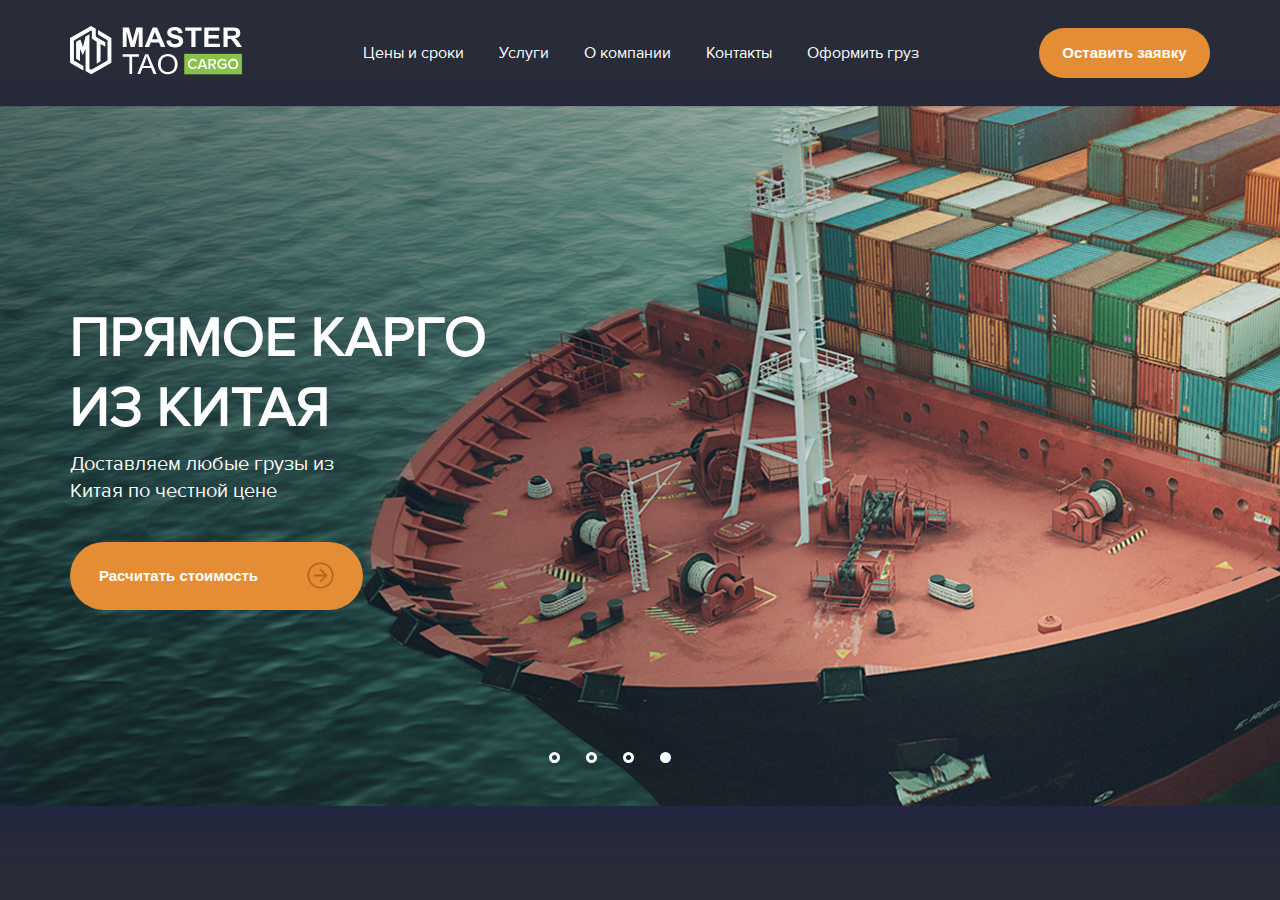
==== Cargo/index.html @ 64af9eff "begin cargo" ====
<!DOCTYPE html>
<html lang="en">

<head>
    <meta charset="UTF-8">
    <meta name="viewport" content="width=device-width, initial-scale=1.0">
    <link rel="stylesheet" href="css/style.css">
    <link rel="stylesheet" href="font/stylesheet.css">
    <title>Sub1 Studio</title>
</head>

<body>
    <header class="heading center">
        <a href="index.html" class="heading__logo">
            <svg width="172" height="49" viewBox="0 0 172 49" fill="none" xmlns="http://www.w3.org/2000/svg">
            <path fill-rule="evenodd" clip-rule="evenodd" d="M3.89419 14.528V34.4162L13.4245 40.0249V44.5142L0.00911989 36.6483H0V12.0633L17.2594 2.27541L17.2001 2.24121L21.051 0L25.7819 2.82717V2.97308V10.6087L30.506 13.3834H30.5585V13.4176L35.3145 16.2106V20.709L30.5585 17.916V35.2529L26.6711 37.7176V15.6315L21.8969 12.8317H21.8877V5.02278L21.0875 4.53943L3.89419 14.528ZM41.3792 11.9265H41.3884V36.6414L21.2334 48.3445V48.3537L15.554 45.0454V22.7063L12.7268 29.2384L10.0045 22.9388V35.0113L6.11033 32.8225V15.7432C7.60143 14.9156 9.24757 14.1586 10.4195 13.5727L12.9708 20.9233L15.5563 10.6087L19.4482 8.17826V42.8179L21.2311 43.853L37.4919 34.4162V14.1495L27.9616 8.54078V4.04923L41.3792 11.9265Z" fill="white"/>
            <path d="M52.7553 21.0943V1.42265H58.9933L62.6891 14.8403L66.3348 1.42265H72.6002V21.0965H68.7402L68.7311 5.61096L64.6727 21.0965H60.6668L56.6244 5.60868L56.6062 21.0943H52.7553ZM95.3247 21.0943H90.8263L89.0502 16.6141H80.7853L79.0799 21.0943H74.6681L82.664 1.42037H87.0666L95.3247 21.0943ZM87.6982 13.2876L84.8368 6.01451L82.0529 13.2876H87.6982ZM96.4441 14.7172L100.502 14.3296C100.744 15.6314 101.234 16.5776 101.975 17.1818C102.725 17.7929 103.724 18.0961 104.983 18.0961C106.319 18.0961 107.326 17.8293 107.999 17.2867C108.672 16.7441 109.016 16.1148 109.016 15.392C109.016 14.9269 108.87 14.5302 108.585 14.2019C108.309 13.8736 107.81 13.5909 107.094 13.3583C106.611 13.1941 105.509 12.9092 103.786 12.4965C101.563 11.963 100.012 11.3155 99.114 10.5403C97.8463 9.45499 97.2193 8.13717 97.2193 6.56855C97.2193 5.56992 97.5203 4.63057 98.1062 3.7505C98.7013 2.87955 99.554 2.21608 100.673 1.76009C101.793 1.29497 103.129 1.07153 104.716 1.07153C107.292 1.07153 109.23 1.61417 110.532 2.70855C111.834 3.80294 112.513 5.25984 112.584 7.0861L108.414 7.2229C108.234 6.20603 107.853 5.47416 107.276 5.03413C106.699 4.58497 105.819 4.36153 104.666 4.36153C103.469 4.36153 102.529 4.60321 101.848 5.07745C101.417 5.38752 101.193 5.79336 101.193 6.30863C101.193 6.77375 101.401 7.17046 101.813 7.49878C102.331 7.92969 103.606 8.36973 105.623 8.82572C107.639 9.27488 109.13 9.75595 110.097 10.2393C111.07 10.7295 111.82 11.393 112.372 12.2388C112.915 13.0824 113.191 14.1335 113.191 15.3761C113.191 16.4956 112.862 17.5557 112.208 18.5384C111.554 19.5211 110.623 20.2529 109.424 20.7363C108.227 21.2105 106.736 21.4522 104.944 21.4522C102.342 21.4522 100.343 20.8845 98.9453 19.7286C97.5476 18.5794 96.72 16.9151 96.4441 14.7172ZM121.357 21.0943V4.74685H115.256V1.42265H131.594V4.74913H125.527V21.0965H121.357V21.0943ZM134.292 21.0943V1.42265H149.536V4.74913H138.462V9.11756H148.76V12.444H138.462V17.7701H149.939V21.0965H134.292V21.0943ZM153.482 21.0943V1.42265H162.237C164.435 1.42265 166.038 1.60277 167.037 1.95616C168.035 2.30956 168.838 2.93883 169.433 3.83486C170.037 4.74001 170.338 5.77284 170.338 6.9379C170.338 8.41989 169.882 9.63511 168.977 10.5927C168.072 11.5571 166.72 12.1613 164.919 12.4098C165.815 12.9092 166.556 13.4609 167.132 14.0651C167.718 14.6602 168.503 15.7272 169.494 17.2525L172.002 21.0965H167.03L164.048 16.7942C162.978 15.2689 162.246 14.3113 161.85 13.9169C161.453 13.5225 161.04 13.2443 160.6 13.0984C160.151 12.9525 159.453 12.8841 158.498 12.8841H157.655V21.0965H153.482V21.0943ZM157.652 9.74683H160.728C162.718 9.74683 163.959 9.66931 164.46 9.50515C164.962 9.34099 165.347 9.06512 165.623 8.6684C165.908 8.28081 166.045 7.78149 166.045 7.19554C166.045 6.53207 165.865 5.99856 165.493 5.5836C165.122 5.17776 164.597 4.92013 163.925 4.81753C163.589 4.77421 162.579 4.74913 160.892 4.74913H157.652V9.74683ZM59.3991 47.9979V30.6428H52.6094V28.3332H68.9226V30.6428H62.1328V47.9979H59.3991ZM67.3448 47.9979L75.2472 28.3332H78.2363L86.6197 47.9979H83.5258L81.1387 42.0358H72.4702L70.229 47.9979H67.3448ZM73.2728 39.9246H80.2882L78.1428 34.4709C77.4976 32.8156 77.0051 31.4453 76.6608 30.3692C76.3849 31.6528 76.0065 32.9114 75.5322 34.1517L73.2728 39.9246ZM87.9558 38.4243C87.9558 35.1663 88.8701 32.6172 90.7054 30.7727C92.5408 28.9191 94.9097 28.0071 97.8144 28.0071C99.7182 28.0071 101.433 28.4381 102.958 29.309C104.483 30.1708 105.646 31.3769 106.449 32.9273C107.249 34.4777 107.655 36.2356 107.655 38.2009C107.655 40.1913 107.233 41.9743 106.387 43.5429C105.544 45.1206 104.353 46.3085 102.81 47.1201C101.259 47.9295 99.5859 48.3263 97.803 48.3263C95.8559 48.3263 94.1322 47.8771 92.5978 46.9902C91.0725 46.0942 89.9189 44.8789 89.1254 43.3286C88.3434 41.785 87.9558 40.1571 87.9558 38.4243ZM90.7738 38.4768C90.7738 40.8388 91.4373 42.7084 92.7734 44.0604C94.1003 45.4216 95.7715 46.1033 97.7893 46.1033C99.8413 46.1033 101.522 45.4216 102.855 44.0445C104.173 42.6742 104.837 40.718 104.837 38.1941C104.837 36.6004 104.552 35.205 103.984 34.0149C103.423 32.8247 102.596 31.8945 101.501 31.2401C100.407 30.5858 99.1915 30.2575 97.8304 30.2575C95.8992 30.2575 94.2462 30.8867 92.8577 32.1521C91.4647 33.4175 90.7738 35.5196 90.7738 38.4768Z" fill="white"/>
            <rect x="114.227" y="27.8157" width="57.6833" height="20.5198" fill="#89C249"/>
            <path d="M123.09 43.0768C121.598 43.0768 120.354 42.6017 119.36 41.6514C118.365 40.6913 117.867 39.4589 117.867 37.9543C117.867 36.4497 118.365 35.2223 119.36 34.272C120.354 33.3119 121.598 32.8318 123.09 32.8318C124.822 32.8318 126.155 33.5742 127.09 35.059L125.598 35.8162C125.349 35.3906 124.996 35.0441 124.538 34.7769C124.09 34.5096 123.608 34.376 123.09 34.376C122.106 34.376 121.285 34.7125 120.628 35.3856C119.981 36.0587 119.658 36.915 119.658 37.9543C119.658 38.9937 119.981 39.8499 120.628 40.523C121.285 41.1961 122.106 41.5326 123.09 41.5326C123.618 41.5326 124.105 41.399 124.553 41.1317C125.001 40.8645 125.349 40.518 125.598 40.0924L127.09 40.8496C126.135 42.3344 124.802 43.0768 123.09 43.0768Z" fill="white"/>
            <path d="M137.369 42.8986H135.384L134.653 40.9981H130.086L129.355 42.8986H127.37L131.28 32.9951H133.459L137.369 42.8986ZM134.16 39.4688L132.369 34.7472L130.579 39.4688H134.16Z" fill="white"/>
            <path d="M146.157 42.8986H144.142L141.933 39.2015H140.202V42.8986H138.456V32.9951H142.829C143.804 32.9951 144.59 33.2822 145.187 33.8563C145.784 34.4304 146.082 35.1778 146.082 36.0983C146.082 36.9298 145.853 37.598 145.396 38.1028C144.938 38.5977 144.381 38.8996 143.724 39.0085L146.157 42.8986ZM142.59 37.6722C143.087 37.6722 143.495 37.5287 143.814 37.2416C144.132 36.9545 144.291 36.5735 144.291 36.0983C144.291 35.6232 144.132 35.2421 143.814 34.955C143.495 34.668 143.087 34.5244 142.59 34.5244H140.202V37.6722H142.59Z" fill="white"/>
            <path d="M152.603 43.0917C151.13 43.0917 149.892 42.6165 148.887 41.6663C147.882 40.716 147.379 39.4787 147.379 37.9543C147.379 36.4299 147.882 35.1975 148.887 34.2572C149.892 33.3069 151.13 32.8318 152.603 32.8318C154.314 32.8318 155.652 33.5197 156.617 34.8956L155.184 35.6974C154.906 35.3114 154.538 34.9946 154.08 34.7472C153.632 34.4997 153.14 34.376 152.603 34.376C151.618 34.376 150.797 34.7125 150.14 35.3856C149.494 36.0587 149.17 36.915 149.17 37.9543C149.17 38.9937 149.494 39.8548 150.14 40.5378C150.797 41.2109 151.618 41.5475 152.603 41.5475C153.07 41.5475 153.513 41.4584 153.931 41.2802C154.359 41.1021 154.702 40.8942 154.961 40.6566V39.1124H151.991V37.5831H156.707V41.2951C155.622 42.4928 154.254 43.0917 152.603 43.0917Z" fill="white"/>
            <path d="M166.822 41.6366C165.867 42.5967 164.648 43.0768 163.166 43.0768C161.683 43.0768 160.464 42.5967 159.509 41.6366C158.554 40.6665 158.077 39.4391 158.077 37.9543C158.077 36.4695 158.554 35.247 159.509 34.2869C160.464 33.3168 161.683 32.8318 163.166 32.8318C164.648 32.8318 165.867 33.3168 166.822 34.2869C167.777 35.247 168.255 36.4695 168.255 37.9543C168.255 39.4391 167.777 40.6665 166.822 41.6366ZM163.166 41.5326C164.151 41.5326 164.947 41.1961 165.553 40.523C166.16 39.84 166.464 38.9838 166.464 37.9543C166.464 36.915 166.16 36.0587 165.553 35.3856C164.947 34.7125 164.151 34.376 163.166 34.376C162.171 34.376 161.37 34.7125 160.763 35.3856C160.166 36.0587 159.867 36.915 159.867 37.9543C159.867 38.9937 160.166 39.8499 160.763 40.523C161.37 41.1961 162.171 41.5326 163.166 41.5326Z" fill="white"/>
            </svg>
            </a>
        <nav class="heading__menu">
            <a href="#" class="heading__link">Цены и сроки</a>
            <a href="#" class="heading__link">Услуги</a>
            <a href="#" class="heading__link">О компании</a>
            <a href="#" class="heading__link">Контакты</a>
            <a href="#" class="heading__link">Оформить груз</a>
        </nav>
        <button class="button">Оставить заявку</button>
    </header>
    <div class="banner">
        <svg class="banner__arrow" width="24" height="42" viewBox="0 0 24 42" fill="none" xmlns="http://www.w3.org/2000/svg">
            <path d="M20.5976 0.745693C20.8829 0.460422 21.2395 0.317787 21.6317 0.317787C22.024 0.317787 22.3806 0.460422 22.6658 0.745693C23.2364 1.31624 23.2364 2.24337 22.6658 2.81391L4.4798 21L22.6658 39.186C23.2364 39.7565 23.2364 40.6837 22.6658 41.2542C22.0953 41.8248 21.1682 41.8248 20.5976 41.2542L1.37747 22.0341C0.806928 21.4635 0.806929 20.5364 1.37747 19.9658L20.5976 0.745693Z" fill="white"/>
            </svg>
            <section class="banner__box">
                <article class="banner__head">ПРЯМОЕ КАРГО ИЗ КИТАЯ</article>
                <p class="banner__text">Доставляем любые грузы из<br>Китая по честной цене</p>
                <button class="button orange banner__btn">Расчитать стоимость
                    <svg width="27" height="27" viewBox="0 0 27 27" fill="none" xmlns="http://www.w3.org/2000/svg">
                        <path d="M0.421875 13.5C0.421875 6.27539 6.27539 0.421875 13.5 0.421875C20.7246 0.421875 26.5781 6.27539 26.5781 13.5C26.5781 20.7246 20.7246 26.5781 13.5 26.5781C6.27539 26.5781 0.421875 20.7246 0.421875 13.5ZM13.5 24.8906C19.7596 24.8906 24.8906 19.8229 24.8906 13.5C24.8906 7.24043 19.8229 2.10938 13.5 2.10938C7.24043 2.10938 2.10938 7.17715 2.10938 13.5C2.10938 19.7596 7.17715 24.8906 13.5 24.8906ZM14.1592 20.0127L20.2289 13.9482C20.4768 13.7004 20.4768 13.2996 20.2289 13.0518L14.1592 6.9873C13.9113 6.73945 13.5105 6.73945 13.2627 6.9873L12.8988 7.35117C12.651 7.59902 12.651 8.01035 12.9094 8.25293L17.4182 12.6035H7.38281C7.03477 12.6035 6.75 12.8883 6.75 13.2363V13.7637C6.75 14.1117 7.03477 14.3965 7.38281 14.3965H17.4182L12.9041 18.7471C12.651 18.9949 12.6457 19.401 12.8936 19.6488L13.2574 20.0127C13.5105 20.2605 13.9113 20.2605 14.1592 20.0127Z" fill="#B26519"/>
                        </svg> 
                    </button>
            </section>
            <svg class="banner__arrow" width="24" height="42" viewBox="0 0 24 42" fill="none" xmlns="http://www.w3.org/2000/svg">
                <path d="M3.40237 41.2543C3.1171 41.5396 2.76051 41.6822 2.36827 41.6822C1.97602 41.6822 1.61943 41.5396 1.33416 41.2543C0.763614 40.6838 0.763614 39.7566 1.33416 39.1861L19.5202 21L1.33416 2.814C0.763614 2.24345 0.763614 1.31632 1.33416 0.745778C1.9047 0.175235 2.83183 0.175235 3.40237 0.745778L22.6225 19.9659C23.1931 20.5365 23.1931 21.4636 22.6225 22.0342L3.40237 41.2543Z" fill="white"/>
                </svg>   
             <div class="banner__slider">
                <div class="banner__circle"></div>
                <div class="banner__circle"></div>
                <div class="banner__circle"></div>
                <div class="banner__circle active"></div>
             </div>             
    </div>
    <script src="script.js"></script>
</body>

</html>
---- Cargo/css/style.css ----
* {
  margin: 0;
  padding: 0;
}

body {
  background: #282b38;
  font-family: "Proxima Nova Rg";
}

a {
  text-decoration: none;
}

.center {
  padding-left: calc(50% - 570px);
  padding-right: calc(50% - 570px);
}

.button {
  width: 171px;
  height: 50px;
  border: none;
  border-radius: 25px;
  background: #E58D35;
  font-weight: 600;
  font-size: 15px;
  line-height: 22px;
  text-align: center;
  color: #fff;
}
.button:hover {
  background: #be6c1e;
  color: #ececec;
  transition: 0.4s;
}
.button:hover path {
  fill: #ececec;
}

.heading {
  display: flex;
  flex-direction: row;
  padding-top: 26px;
  padding-bottom: 26px;
  gap: 97px;
  justify-content: space-between;
  align-items: center;
}
.heading__menu {
  display: flex;
  gap: 35px;
}
.heading__link {
  font-weight: 400;
  font-size: 16px;
  line-height: 23px;
  color: #fff;
}
.heading__link:hover {
  color: #E58D35;
}

.banner {
  position: relative;
  margin-left: calc(50% - 910px);
  margin-right: calc(50% - 910px);
  max-width: 1820px;
  height: 700px;
  background-image: linear-gradient(94.52deg, rgba(4, 5, 17, 0.425) 1.89%, rgba(88, 88, 88, 0) 65.32%), url("../img/banner1.png");
  background-position: left top;
  border-radius: 10px;
  box-shadow: 5px 15px 40px 0px rgba(11, 24, 97, 0.3215686275);
  display: flex;
  flex-direction: row;
  justify-content: space-between;
  align-items: center;
  padding-left: 149px;
  padding-right: 149px;
}
.banner__box {
  position: absolute;
  left: 340px;
  display: flex;
  flex-direction: column;
  gap: 8px;
  width: 463px;
}
.banner__head {
  font-weight: 700;
  font-size: 56px;
  line-height: 70px;
  color: #fff;
}
.banner__text {
  font-weight: 400;
  font-size: 20px;
  line-height: 27px;
  color: #fff;
  padding-bottom: 29px;
}
.banner__btn {
  display: flex;
  align-items: center;
  justify-content: center;
  gap: 49px;
  width: 293px;
  height: 68px;
  border-radius: 34px;
}
.banner__slider {
  position: absolute;
  left: 45%;
  display: flex;
  flex-direction: row;
  gap: 26px;
  bottom: 43px;
}
.banner__circle {
  cursor: pointer;
  width: 5px;
  height: 5px;
  border: 3px solid #fff;
  border-radius: 50%;
}
.banner__arrow {
  cursor: pointer;
}
.banner__arrow:hover path {
  fill: #E58D35;
}

.active {
  background: #FFF;
}/*# sourceMappingURL=style.css.map */
---- Cargo/font/stylesheet.css ----
@font-face {
    font-family: 'Proxima Nova Rg';
    src: url('ProximaNova-Regular.woff2') format('woff2'),
        url('ProximaNova-Regular.woff') format('woff');
    font-weight: normal;
    font-style: normal;
    font-display: swap;
}
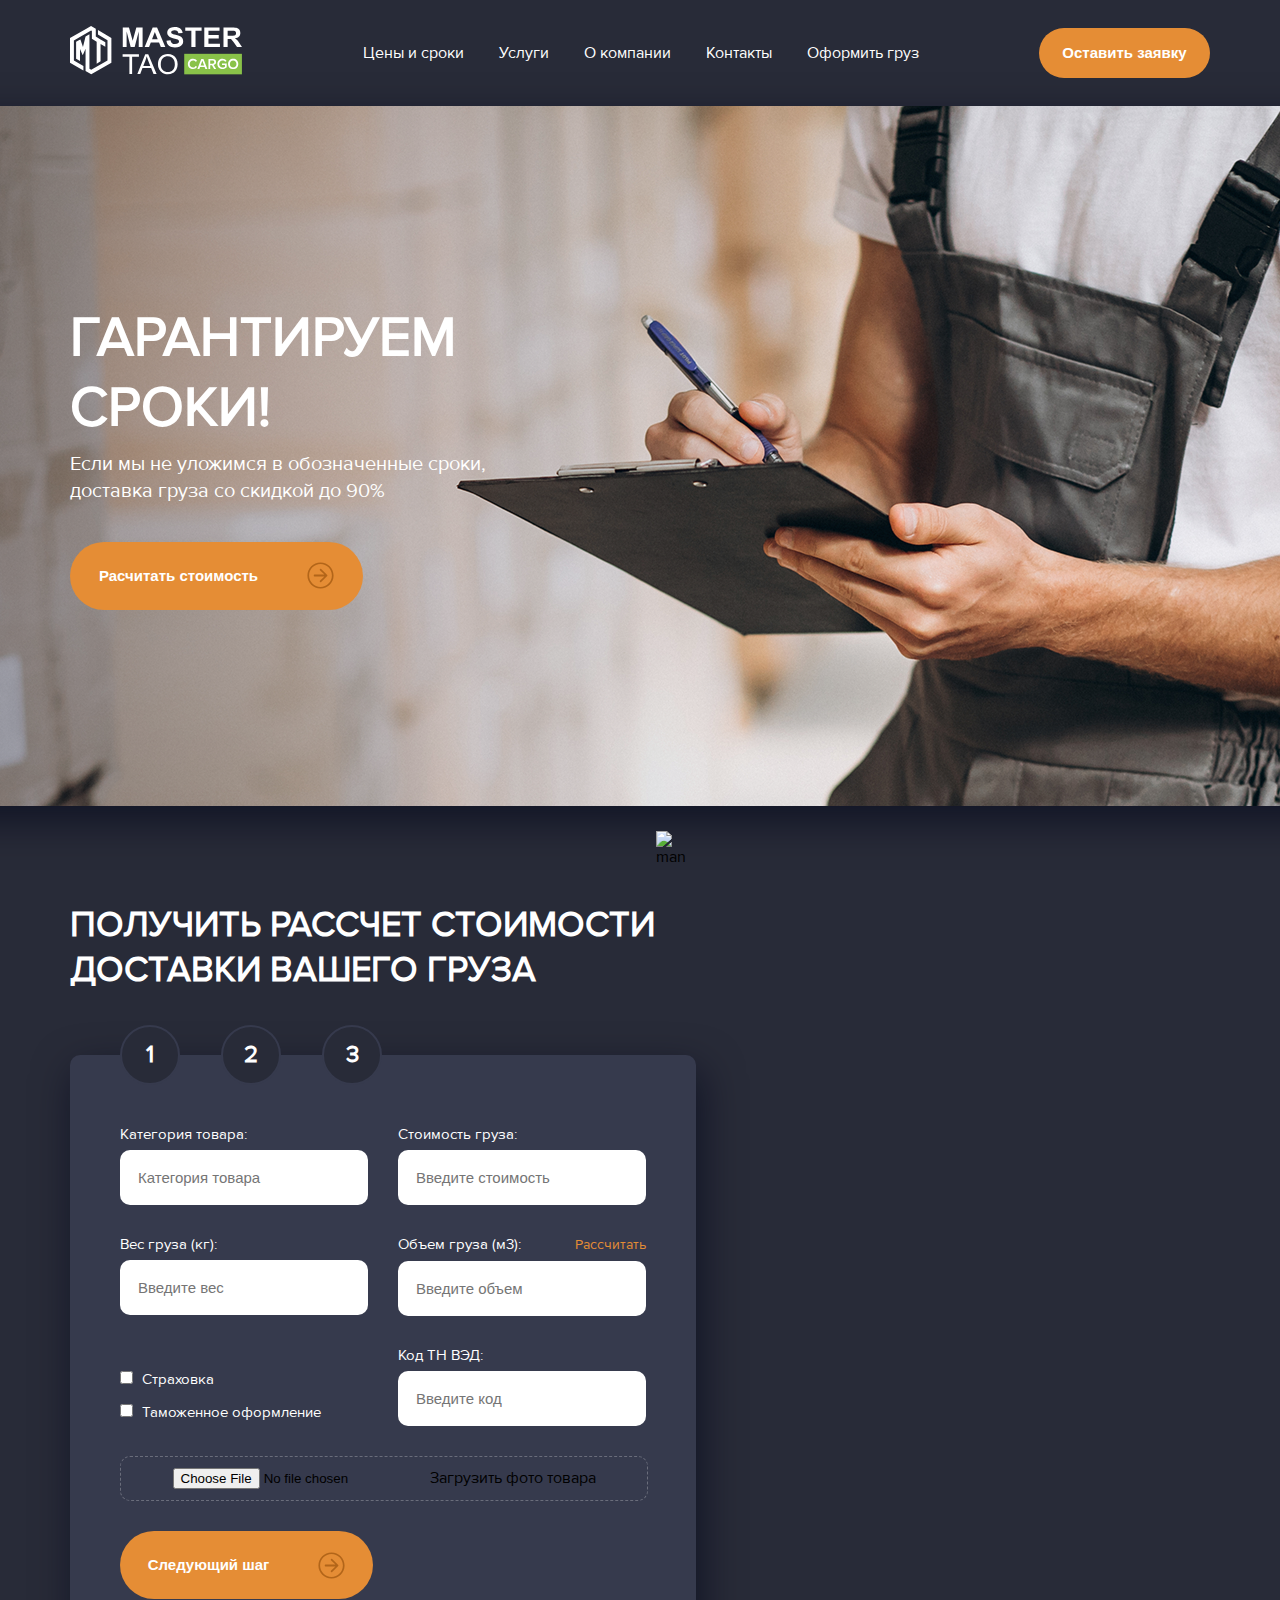
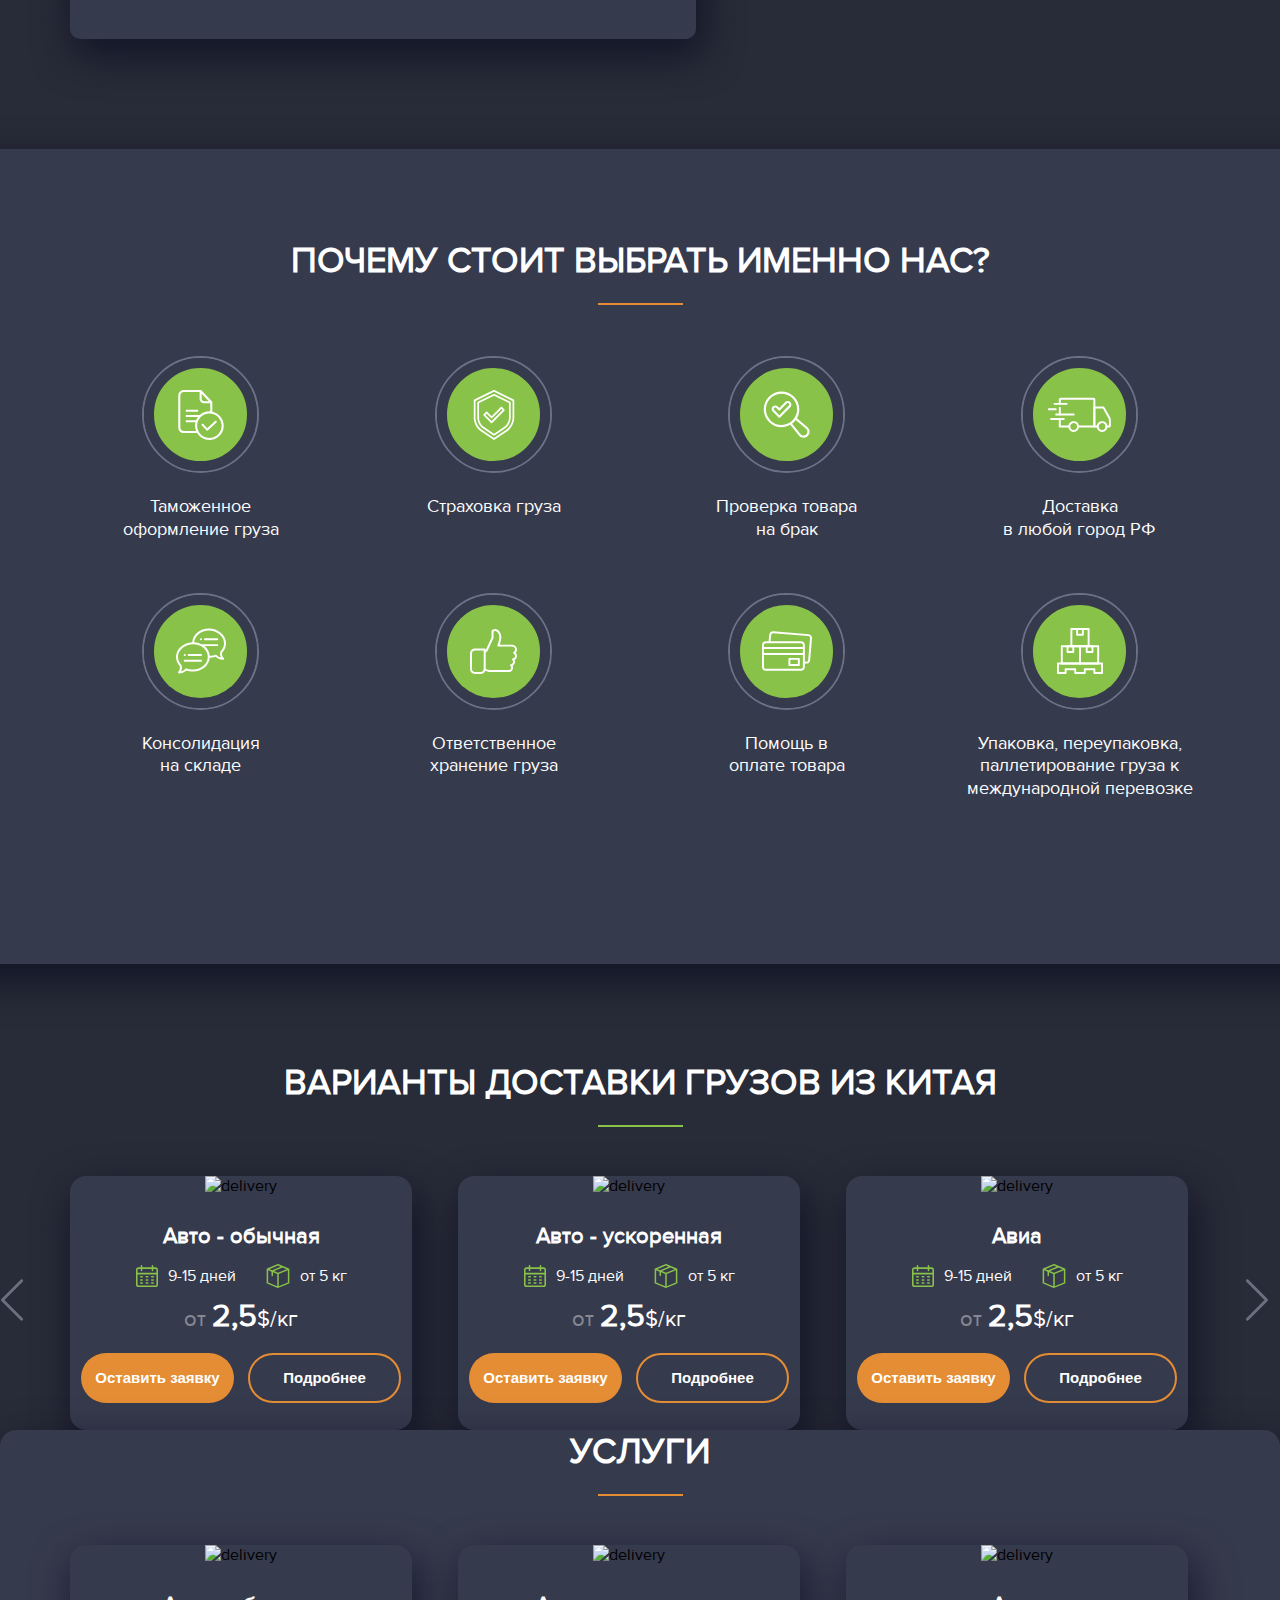
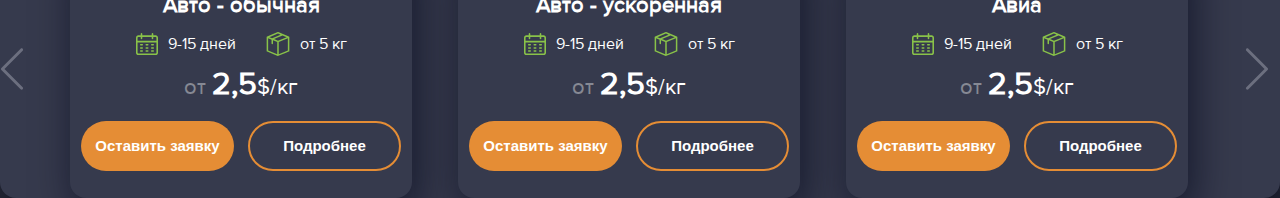
==== commit 33bbcfd6: "finish ementor page courses only flexbox" ====
--- a/Cargo/index.html
+++ b/Cargo/index.html
@@ -6,23 +6,37 @@
     <meta name="viewport" content="width=device-width, initial-scale=1.0">
     <link rel="stylesheet" href="css/style.css">
     <link rel="stylesheet" href="font/stylesheet.css">
-    <title>Sub1 Studio</title>
+    <title>Cargo</title>
 </head>
 
 <body>
     <header class="heading center">
         <a href="index.html" class="heading__logo">
             <svg width="172" height="49" viewBox="0 0 172 49" fill="none" xmlns="http://www.w3.org/2000/svg">
-            <path fill-rule="evenodd" clip-rule="evenodd" d="M3.89419 14.528V34.4162L13.4245 40.0249V44.5142L0.00911989 36.6483H0V12.0633L17.2594 2.27541L17.2001 2.24121L21.051 0L25.7819 2.82717V2.97308V10.6087L30.506 13.3834H30.5585V13.4176L35.3145 16.2106V20.709L30.5585 17.916V35.2529L26.6711 37.7176V15.6315L21.8969 12.8317H21.8877V5.02278L21.0875 4.53943L3.89419 14.528ZM41.3792 11.9265H41.3884V36.6414L21.2334 48.3445V48.3537L15.554 45.0454V22.7063L12.7268 29.2384L10.0045 22.9388V35.0113L6.11033 32.8225V15.7432C7.60143 14.9156 9.24757 14.1586 10.4195 13.5727L12.9708 20.9233L15.5563 10.6087L19.4482 8.17826V42.8179L21.2311 43.853L37.4919 34.4162V14.1495L27.9616 8.54078V4.04923L41.3792 11.9265Z" fill="white"/>
-            <path d="M52.7553 21.0943V1.42265H58.9933L62.6891 14.8403L66.3348 1.42265H72.6002V21.0965H68.7402L68.7311 5.61096L64.6727 21.0965H60.6668L56.6244 5.60868L56.6062 21.0943H52.7553ZM95.3247 21.0943H90.8263L89.0502 16.6141H80.7853L79.0799 21.0943H74.6681L82.664 1.42037H87.0666L95.3247 21.0943ZM87.6982 13.2876L84.8368 6.01451L82.0529 13.2876H87.6982ZM96.4441 14.7172L100.502 14.3296C100.744 15.6314 101.234 16.5776 101.975 17.1818C102.725 17.7929 103.724 18.0961 104.983 18.0961C106.319 18.0961 107.326 17.8293 107.999 17.2867C108.672 16.7441 109.016 16.1148 109.016 15.392C109.016 14.9269 108.87 14.5302 108.585 14.2019C108.309 13.8736 107.81 13.5909 107.094 13.3583C106.611 13.1941 105.509 12.9092 103.786 12.4965C101.563 11.963 100.012 11.3155 99.114 10.5403C97.8463 9.45499 97.2193 8.13717 97.2193 6.56855C97.2193 5.56992 97.5203 4.63057 98.1062 3.7505C98.7013 2.87955 99.554 2.21608 100.673 1.76009C101.793 1.29497 103.129 1.07153 104.716 1.07153C107.292 1.07153 109.23 1.61417 110.532 2.70855C111.834 3.80294 112.513 5.25984 112.584 7.0861L108.414 7.2229C108.234 6.20603 107.853 5.47416 107.276 5.03413C106.699 4.58497 105.819 4.36153 104.666 4.36153C103.469 4.36153 102.529 4.60321 101.848 5.07745C101.417 5.38752 101.193 5.79336 101.193 6.30863C101.193 6.77375 101.401 7.17046 101.813 7.49878C102.331 7.92969 103.606 8.36973 105.623 8.82572C107.639 9.27488 109.13 9.75595 110.097 10.2393C111.07 10.7295 111.82 11.393 112.372 12.2388C112.915 13.0824 113.191 14.1335 113.191 15.3761C113.191 16.4956 112.862 17.5557 112.208 18.5384C111.554 19.5211 110.623 20.2529 109.424 20.7363C108.227 21.2105 106.736 21.4522 104.944 21.4522C102.342 21.4522 100.343 20.8845 98.9453 19.7286C97.5476 18.5794 96.72 16.9151 96.4441 14.7172ZM121.357 21.0943V4.74685H115.256V1.42265H131.594V4.74913H125.527V21.0965H121.357V21.0943ZM134.292 21.0943V1.42265H149.536V4.74913H138.462V9.11756H148.76V12.444H138.462V17.7701H149.939V21.0965H134.292V21.0943ZM153.482 21.0943V1.42265H162.237C164.435 1.42265 166.038 1.60277 167.037 1.95616C168.035 2.30956 168.838 2.93883 169.433 3.83486C170.037 4.74001 170.338 5.77284 170.338 6.9379C170.338 8.41989 169.882 9.63511 168.977 10.5927C168.072 11.5571 166.72 12.1613 164.919 12.4098C165.815 12.9092 166.556 13.4609 167.132 14.0651C167.718 14.6602 168.503 15.7272 169.494 17.2525L172.002 21.0965H167.03L164.048 16.7942C162.978 15.2689 162.246 14.3113 161.85 13.9169C161.453 13.5225 161.04 13.2443 160.6 13.0984C160.151 12.9525 159.453 12.8841 158.498 12.8841H157.655V21.0965H153.482V21.0943ZM157.652 9.74683H160.728C162.718 9.74683 163.959 9.66931 164.46 9.50515C164.962 9.34099 165.347 9.06512 165.623 8.6684C165.908 8.28081 166.045 7.78149 166.045 7.19554C166.045 6.53207 165.865 5.99856 165.493 5.5836C165.122 5.17776 164.597 4.92013 163.925 4.81753C163.589 4.77421 162.579 4.74913 160.892 4.74913H157.652V9.74683ZM59.3991 47.9979V30.6428H52.6094V28.3332H68.9226V30.6428H62.1328V47.9979H59.3991ZM67.3448 47.9979L75.2472 28.3332H78.2363L86.6197 47.9979H83.5258L81.1387 42.0358H72.4702L70.229 47.9979H67.3448ZM73.2728 39.9246H80.2882L78.1428 34.4709C77.4976 32.8156 77.0051 31.4453 76.6608 30.3692C76.3849 31.6528 76.0065 32.9114 75.5322 34.1517L73.2728 39.9246ZM87.9558 38.4243C87.9558 35.1663 88.8701 32.6172 90.7054 30.7727C92.5408 28.9191 94.9097 28.0071 97.8144 28.0071C99.7182 28.0071 101.433 28.4381 102.958 29.309C104.483 30.1708 105.646 31.3769 106.449 32.9273C107.249 34.4777 107.655 36.2356 107.655 38.2009C107.655 40.1913 107.233 41.9743 106.387 43.5429C105.544 45.1206 104.353 46.3085 102.81 47.1201C101.259 47.9295 99.5859 48.3263 97.803 48.3263C95.8559 48.3263 94.1322 47.8771 92.5978 46.9902C91.0725 46.0942 89.9189 44.8789 89.1254 43.3286C88.3434 41.785 87.9558 40.1571 87.9558 38.4243ZM90.7738 38.4768C90.7738 40.8388 91.4373 42.7084 92.7734 44.0604C94.1003 45.4216 95.7715 46.1033 97.7893 46.1033C99.8413 46.1033 101.522 45.4216 102.855 44.0445C104.173 42.6742 104.837 40.718 104.837 38.1941C104.837 36.6004 104.552 35.205 103.984 34.0149C103.423 32.8247 102.596 31.8945 101.501 31.2401C100.407 30.5858 99.1915 30.2575 97.8304 30.2575C95.8992 30.2575 94.2462 30.8867 92.8577 32.1521C91.4647 33.4175 90.7738 35.5196 90.7738 38.4768Z" fill="white"/>
-            <rect x="114.227" y="27.8157" width="57.6833" height="20.5198" fill="#89C249"/>
-            <path d="M123.09 43.0768C121.598 43.0768 120.354 42.6017 119.36 41.6514C118.365 40.6913 117.867 39.4589 117.867 37.9543C117.867 36.4497 118.365 35.2223 119.36 34.272C120.354 33.3119 121.598 32.8318 123.09 32.8318C124.822 32.8318 126.155 33.5742 127.09 35.059L125.598 35.8162C125.349 35.3906 124.996 35.0441 124.538 34.7769C124.09 34.5096 123.608 34.376 123.09 34.376C122.106 34.376 121.285 34.7125 120.628 35.3856C119.981 36.0587 119.658 36.915 119.658 37.9543C119.658 38.9937 119.981 39.8499 120.628 40.523C121.285 41.1961 122.106 41.5326 123.09 41.5326C123.618 41.5326 124.105 41.399 124.553 41.1317C125.001 40.8645 125.349 40.518 125.598 40.0924L127.09 40.8496C126.135 42.3344 124.802 43.0768 123.09 43.0768Z" fill="white"/>
-            <path d="M137.369 42.8986H135.384L134.653 40.9981H130.086L129.355 42.8986H127.37L131.28 32.9951H133.459L137.369 42.8986ZM134.16 39.4688L132.369 34.7472L130.579 39.4688H134.16Z" fill="white"/>
-            <path d="M146.157 42.8986H144.142L141.933 39.2015H140.202V42.8986H138.456V32.9951H142.829C143.804 32.9951 144.59 33.2822 145.187 33.8563C145.784 34.4304 146.082 35.1778 146.082 36.0983C146.082 36.9298 145.853 37.598 145.396 38.1028C144.938 38.5977 144.381 38.8996 143.724 39.0085L146.157 42.8986ZM142.59 37.6722C143.087 37.6722 143.495 37.5287 143.814 37.2416C144.132 36.9545 144.291 36.5735 144.291 36.0983C144.291 35.6232 144.132 35.2421 143.814 34.955C143.495 34.668 143.087 34.5244 142.59 34.5244H140.202V37.6722H142.59Z" fill="white"/>
-            <path d="M152.603 43.0917C151.13 43.0917 149.892 42.6165 148.887 41.6663C147.882 40.716 147.379 39.4787 147.379 37.9543C147.379 36.4299 147.882 35.1975 148.887 34.2572C149.892 33.3069 151.13 32.8318 152.603 32.8318C154.314 32.8318 155.652 33.5197 156.617 34.8956L155.184 35.6974C154.906 35.3114 154.538 34.9946 154.08 34.7472C153.632 34.4997 153.14 34.376 152.603 34.376C151.618 34.376 150.797 34.7125 150.14 35.3856C149.494 36.0587 149.17 36.915 149.17 37.9543C149.17 38.9937 149.494 39.8548 150.14 40.5378C150.797 41.2109 151.618 41.5475 152.603 41.5475C153.07 41.5475 153.513 41.4584 153.931 41.2802C154.359 41.1021 154.702 40.8942 154.961 40.6566V39.1124H151.991V37.5831H156.707V41.2951C155.622 42.4928 154.254 43.0917 152.603 43.0917Z" fill="white"/>
-            <path d="M166.822 41.6366C165.867 42.5967 164.648 43.0768 163.166 43.0768C161.683 43.0768 160.464 42.5967 159.509 41.6366C158.554 40.6665 158.077 39.4391 158.077 37.9543C158.077 36.4695 158.554 35.247 159.509 34.2869C160.464 33.3168 161.683 32.8318 163.166 32.8318C164.648 32.8318 165.867 33.3168 166.822 34.2869C167.777 35.247 168.255 36.4695 168.255 37.9543C168.255 39.4391 167.777 40.6665 166.822 41.6366ZM163.166 41.5326C164.151 41.5326 164.947 41.1961 165.553 40.523C166.16 39.84 166.464 38.9838 166.464 37.9543C166.464 36.915 166.16 36.0587 165.553 35.3856C164.947 34.7125 164.151 34.376 163.166 34.376C162.171 34.376 161.37 34.7125 160.763 35.3856C160.166 36.0587 159.867 36.915 159.867 37.9543C159.867 38.9937 160.166 39.8499 160.763 40.523C161.37 41.1961 162.171 41.5326 163.166 41.5326Z" fill="white"/>
+                <path fill-rule="evenodd" clip-rule="evenodd"
+                    d="M3.89419 14.528V34.4162L13.4245 40.0249V44.5142L0.00911989 36.6483H0V12.0633L17.2594 2.27541L17.2001 2.24121L21.051 0L25.7819 2.82717V2.97308V10.6087L30.506 13.3834H30.5585V13.4176L35.3145 16.2106V20.709L30.5585 17.916V35.2529L26.6711 37.7176V15.6315L21.8969 12.8317H21.8877V5.02278L21.0875 4.53943L3.89419 14.528ZM41.3792 11.9265H41.3884V36.6414L21.2334 48.3445V48.3537L15.554 45.0454V22.7063L12.7268 29.2384L10.0045 22.9388V35.0113L6.11033 32.8225V15.7432C7.60143 14.9156 9.24757 14.1586 10.4195 13.5727L12.9708 20.9233L15.5563 10.6087L19.4482 8.17826V42.8179L21.2311 43.853L37.4919 34.4162V14.1495L27.9616 8.54078V4.04923L41.3792 11.9265Z"
+                    fill="white" />
+                <path
+                    d="M52.7553 21.0943V1.42265H58.9933L62.6891 14.8403L66.3348 1.42265H72.6002V21.0965H68.7402L68.7311 5.61096L64.6727 21.0965H60.6668L56.6244 5.60868L56.6062 21.0943H52.7553ZM95.3247 21.0943H90.8263L89.0502 16.6141H80.7853L79.0799 21.0943H74.6681L82.664 1.42037H87.0666L95.3247 21.0943ZM87.6982 13.2876L84.8368 6.01451L82.0529 13.2876H87.6982ZM96.4441 14.7172L100.502 14.3296C100.744 15.6314 101.234 16.5776 101.975 17.1818C102.725 17.7929 103.724 18.0961 104.983 18.0961C106.319 18.0961 107.326 17.8293 107.999 17.2867C108.672 16.7441 109.016 16.1148 109.016 15.392C109.016 14.9269 108.87 14.5302 108.585 14.2019C108.309 13.8736 107.81 13.5909 107.094 13.3583C106.611 13.1941 105.509 12.9092 103.786 12.4965C101.563 11.963 100.012 11.3155 99.114 10.5403C97.8463 9.45499 97.2193 8.13717 97.2193 6.56855C97.2193 5.56992 97.5203 4.63057 98.1062 3.7505C98.7013 2.87955 99.554 2.21608 100.673 1.76009C101.793 1.29497 103.129 1.07153 104.716 1.07153C107.292 1.07153 109.23 1.61417 110.532 2.70855C111.834 3.80294 112.513 5.25984 112.584 7.0861L108.414 7.2229C108.234 6.20603 107.853 5.47416 107.276 5.03413C106.699 4.58497 105.819 4.36153 104.666 4.36153C103.469 4.36153 102.529 4.60321 101.848 5.07745C101.417 5.38752 101.193 5.79336 101.193 6.30863C101.193 6.77375 101.401 7.17046 101.813 7.49878C102.331 7.92969 103.606 8.36973 105.623 8.82572C107.639 9.27488 109.13 9.75595 110.097 10.2393C111.07 10.7295 111.82 11.393 112.372 12.2388C112.915 13.0824 113.191 14.1335 113.191 15.3761C113.191 16.4956 112.862 17.5557 112.208 18.5384C111.554 19.5211 110.623 20.2529 109.424 20.7363C108.227 21.2105 106.736 21.4522 104.944 21.4522C102.342 21.4522 100.343 20.8845 98.9453 19.7286C97.5476 18.5794 96.72 16.9151 96.4441 14.7172ZM121.357 21.0943V4.74685H115.256V1.42265H131.594V4.74913H125.527V21.0965H121.357V21.0943ZM134.292 21.0943V1.42265H149.536V4.74913H138.462V9.11756H148.76V12.444H138.462V17.7701H149.939V21.0965H134.292V21.0943ZM153.482 21.0943V1.42265H162.237C164.435 1.42265 166.038 1.60277 167.037 1.95616C168.035 2.30956 168.838 2.93883 169.433 3.83486C170.037 4.74001 170.338 5.77284 170.338 6.9379C170.338 8.41989 169.882 9.63511 168.977 10.5927C168.072 11.5571 166.72 12.1613 164.919 12.4098C165.815 12.9092 166.556 13.4609 167.132 14.0651C167.718 14.6602 168.503 15.7272 169.494 17.2525L172.002 21.0965H167.03L164.048 16.7942C162.978 15.2689 162.246 14.3113 161.85 13.9169C161.453 13.5225 161.04 13.2443 160.6 13.0984C160.151 12.9525 159.453 12.8841 158.498 12.8841H157.655V21.0965H153.482V21.0943ZM157.652 9.74683H160.728C162.718 9.74683 163.959 9.66931 164.46 9.50515C164.962 9.34099 165.347 9.06512 165.623 8.6684C165.908 8.28081 166.045 7.78149 166.045 7.19554C166.045 6.53207 165.865 5.99856 165.493 5.5836C165.122 5.17776 164.597 4.92013 163.925 4.81753C163.589 4.77421 162.579 4.74913 160.892 4.74913H157.652V9.74683ZM59.3991 47.9979V30.6428H52.6094V28.3332H68.9226V30.6428H62.1328V47.9979H59.3991ZM67.3448 47.9979L75.2472 28.3332H78.2363L86.6197 47.9979H83.5258L81.1387 42.0358H72.4702L70.229 47.9979H67.3448ZM73.2728 39.9246H80.2882L78.1428 34.4709C77.4976 32.8156 77.0051 31.4453 76.6608 30.3692C76.3849 31.6528 76.0065 32.9114 75.5322 34.1517L73.2728 39.9246ZM87.9558 38.4243C87.9558 35.1663 88.8701 32.6172 90.7054 30.7727C92.5408 28.9191 94.9097 28.0071 97.8144 28.0071C99.7182 28.0071 101.433 28.4381 102.958 29.309C104.483 30.1708 105.646 31.3769 106.449 32.9273C107.249 34.4777 107.655 36.2356 107.655 38.2009C107.655 40.1913 107.233 41.9743 106.387 43.5429C105.544 45.1206 104.353 46.3085 102.81 47.1201C101.259 47.9295 99.5859 48.3263 97.803 48.3263C95.8559 48.3263 94.1322 47.8771 92.5978 46.9902C91.0725 46.0942 89.9189 44.8789 89.1254 43.3286C88.3434 41.785 87.9558 40.1571 87.9558 38.4243ZM90.7738 38.4768C90.7738 40.8388 91.4373 42.7084 92.7734 44.0604C94.1003 45.4216 95.7715 46.1033 97.7893 46.1033C99.8413 46.1033 101.522 45.4216 102.855 44.0445C104.173 42.6742 104.837 40.718 104.837 38.1941C104.837 36.6004 104.552 35.205 103.984 34.0149C103.423 32.8247 102.596 31.8945 101.501 31.2401C100.407 30.5858 99.1915 30.2575 97.8304 30.2575C95.8992 30.2575 94.2462 30.8867 92.8577 32.1521C91.4647 33.4175 90.7738 35.5196 90.7738 38.4768Z"
+                    fill="white" />
+                <rect x="114.227" y="27.8157" width="57.6833" height="20.5198" fill="#89C249" />
+                <path
+                    d="M123.09 43.0768C121.598 43.0768 120.354 42.6017 119.36 41.6514C118.365 40.6913 117.867 39.4589 117.867 37.9543C117.867 36.4497 118.365 35.2223 119.36 34.272C120.354 33.3119 121.598 32.8318 123.09 32.8318C124.822 32.8318 126.155 33.5742 127.09 35.059L125.598 35.8162C125.349 35.3906 124.996 35.0441 124.538 34.7769C124.09 34.5096 123.608 34.376 123.09 34.376C122.106 34.376 121.285 34.7125 120.628 35.3856C119.981 36.0587 119.658 36.915 119.658 37.9543C119.658 38.9937 119.981 39.8499 120.628 40.523C121.285 41.1961 122.106 41.5326 123.09 41.5326C123.618 41.5326 124.105 41.399 124.553 41.1317C125.001 40.8645 125.349 40.518 125.598 40.0924L127.09 40.8496C126.135 42.3344 124.802 43.0768 123.09 43.0768Z"
+                    fill="white" />
+                <path
+                    d="M137.369 42.8986H135.384L134.653 40.9981H130.086L129.355 42.8986H127.37L131.28 32.9951H133.459L137.369 42.8986ZM134.16 39.4688L132.369 34.7472L130.579 39.4688H134.16Z"
+                    fill="white" />
+                <path
+                    d="M146.157 42.8986H144.142L141.933 39.2015H140.202V42.8986H138.456V32.9951H142.829C143.804 32.9951 144.59 33.2822 145.187 33.8563C145.784 34.4304 146.082 35.1778 146.082 36.0983C146.082 36.9298 145.853 37.598 145.396 38.1028C144.938 38.5977 144.381 38.8996 143.724 39.0085L146.157 42.8986ZM142.59 37.6722C143.087 37.6722 143.495 37.5287 143.814 37.2416C144.132 36.9545 144.291 36.5735 144.291 36.0983C144.291 35.6232 144.132 35.2421 143.814 34.955C143.495 34.668 143.087 34.5244 142.59 34.5244H140.202V37.6722H142.59Z"
+                    fill="white" />
+                <path
+                    d="M152.603 43.0917C151.13 43.0917 149.892 42.6165 148.887 41.6663C147.882 40.716 147.379 39.4787 147.379 37.9543C147.379 36.4299 147.882 35.1975 148.887 34.2572C149.892 33.3069 151.13 32.8318 152.603 32.8318C154.314 32.8318 155.652 33.5197 156.617 34.8956L155.184 35.6974C154.906 35.3114 154.538 34.9946 154.08 34.7472C153.632 34.4997 153.14 34.376 152.603 34.376C151.618 34.376 150.797 34.7125 150.14 35.3856C149.494 36.0587 149.17 36.915 149.17 37.9543C149.17 38.9937 149.494 39.8548 150.14 40.5378C150.797 41.2109 151.618 41.5475 152.603 41.5475C153.07 41.5475 153.513 41.4584 153.931 41.2802C154.359 41.1021 154.702 40.8942 154.961 40.6566V39.1124H151.991V37.5831H156.707V41.2951C155.622 42.4928 154.254 43.0917 152.603 43.0917Z"
+                    fill="white" />
+                <path
+                    d="M166.822 41.6366C165.867 42.5967 164.648 43.0768 163.166 43.0768C161.683 43.0768 160.464 42.5967 159.509 41.6366C158.554 40.6665 158.077 39.4391 158.077 37.9543C158.077 36.4695 158.554 35.247 159.509 34.2869C160.464 33.3168 161.683 32.8318 163.166 32.8318C164.648 32.8318 165.867 33.3168 166.822 34.2869C167.777 35.247 168.255 36.4695 168.255 37.9543C168.255 39.4391 167.777 40.6665 166.822 41.6366ZM163.166 41.5326C164.151 41.5326 164.947 41.1961 165.553 40.523C166.16 39.84 166.464 38.9838 166.464 37.9543C166.464 36.915 166.16 36.0587 165.553 35.3856C164.947 34.7125 164.151 34.376 163.166 34.376C162.171 34.376 161.37 34.7125 160.763 35.3856C160.166 36.0587 159.867 36.915 159.867 37.9543C159.867 38.9937 160.166 39.8499 160.763 40.523C161.37 41.1961 162.171 41.5326 163.166 41.5326Z"
+                    fill="white" />
             </svg>
-            </a>
+        </a>
         <nav class="heading__menu">
             <a href="#" class="heading__link">Цены и сроки</a>
             <a href="#" class="heading__link">Услуги</a>
@@ -33,29 +47,775 @@
         <button class="button">Оставить заявку</button>
     </header>
     <div class="banner">
-        <svg class="banner__arrow" width="24" height="42" viewBox="0 0 24 42" fill="none" xmlns="http://www.w3.org/2000/svg">
-            <path d="M20.5976 0.745693C20.8829 0.460422 21.2395 0.317787 21.6317 0.317787C22.024 0.317787 22.3806 0.460422 22.6658 0.745693C23.2364 1.31624 23.2364 2.24337 22.6658 2.81391L4.4798 21L22.6658 39.186C23.2364 39.7565 23.2364 40.6837 22.6658 41.2542C22.0953 41.8248 21.1682 41.8248 20.5976 41.2542L1.37747 22.0341C0.806928 21.4635 0.806929 20.5364 1.37747 19.9658L20.5976 0.745693Z" fill="white"/>
-            </svg>
-            <section class="banner__box">
-                <article class="banner__head">ПРЯМОЕ КАРГО ИЗ КИТАЯ</article>
-                <p class="banner__text">Доставляем любые грузы из<br>Китая по честной цене</p>
-                <button class="button orange banner__btn">Расчитать стоимость
-                    <svg width="27" height="27" viewBox="0 0 27 27" fill="none" xmlns="http://www.w3.org/2000/svg">
-                        <path d="M0.421875 13.5C0.421875 6.27539 6.27539 0.421875 13.5 0.421875C20.7246 0.421875 26.5781 6.27539 26.5781 13.5C26.5781 20.7246 20.7246 26.5781 13.5 26.5781C6.27539 26.5781 0.421875 20.7246 0.421875 13.5ZM13.5 24.8906C19.7596 24.8906 24.8906 19.8229 24.8906 13.5C24.8906 7.24043 19.8229 2.10938 13.5 2.10938C7.24043 2.10938 2.10938 7.17715 2.10938 13.5C2.10938 19.7596 7.17715 24.8906 13.5 24.8906ZM14.1592 20.0127L20.2289 13.9482C20.4768 13.7004 20.4768 13.2996 20.2289 13.0518L14.1592 6.9873C13.9113 6.73945 13.5105 6.73945 13.2627 6.9873L12.8988 7.35117C12.651 7.59902 12.651 8.01035 12.9094 8.25293L17.4182 12.6035H7.38281C7.03477 12.6035 6.75 12.8883 6.75 13.2363V13.7637C6.75 14.1117 7.03477 14.3965 7.38281 14.3965H17.4182L12.9041 18.7471C12.651 18.9949 12.6457 19.401 12.8936 19.6488L13.2574 20.0127C13.5105 20.2605 13.9113 20.2605 14.1592 20.0127Z" fill="#B26519"/>
-                        </svg> 
-                    </button>
+        <div class="banner__overlay">
+        </div>
+        <img class="banner__background" src="img/banner1.png" alt="banner">
+        <svg class="banner__arrow  banner__arrow_left arrow-left" width="24" height="42" viewBox="0 0 24 42" fill="none"
+            xmlns="http://www.w3.org/2000/svg">
+            <path
+                d="M20.5976 0.745693C20.8829 0.460422 21.2395 0.317787 21.6317 0.317787C22.024 0.317787 22.3806 0.460422 22.6658 0.745693C23.2364 1.31624 23.2364 2.24337 22.6658 2.81391L4.4798 21L22.6658 39.186C23.2364 39.7565 23.2364 40.6837 22.6658 41.2542C22.0953 41.8248 21.1682 41.8248 20.5976 41.2542L1.37747 22.0341C0.806928 21.4635 0.806929 20.5364 1.37747 19.9658L20.5976 0.745693Z"
+                fill="white" />
+        </svg>
+        <div class="banner__box">
+            <article class="banner__head" id="">ГАРАНТИРУЕМ СРОКИ!</article>
+            <p class="banner__text">Если мы не уложимся в обозначенные сроки, доставка груза со скидкой до 90%</p>
+            <button class="button orange banner__btn">Расчитать стоимость
+                <svg width="27" height="27" viewBox="0 0 27 27" fill="none" xmlns="http://www.w3.org/2000/svg">
+                    <path
+                        d="M0.421875 13.5C0.421875 6.27539 6.27539 0.421875 13.5 0.421875C20.7246 0.421875 26.5781 6.27539 26.5781 13.5C26.5781 20.7246 20.7246 26.5781 13.5 26.5781C6.27539 26.5781 0.421875 20.7246 0.421875 13.5ZM13.5 24.8906C19.7596 24.8906 24.8906 19.8229 24.8906 13.5C24.8906 7.24043 19.8229 2.10938 13.5 2.10938C7.24043 2.10938 2.10938 7.17715 2.10938 13.5C2.10938 19.7596 7.17715 24.8906 13.5 24.8906ZM14.1592 20.0127L20.2289 13.9482C20.4768 13.7004 20.4768 13.2996 20.2289 13.0518L14.1592 6.9873C13.9113 6.73945 13.5105 6.73945 13.2627 6.9873L12.8988 7.35117C12.651 7.59902 12.651 8.01035 12.9094 8.25293L17.4182 12.6035H7.38281C7.03477 12.6035 6.75 12.8883 6.75 13.2363V13.7637C6.75 14.1117 7.03477 14.3965 7.38281 14.3965H17.4182L12.9041 18.7471C12.651 18.9949 12.6457 19.401 12.8936 19.6488L13.2574 20.0127C13.5105 20.2605 13.9113 20.2605 14.1592 20.0127Z"
+                        fill="#B26519" />
+                </svg>
+            </button>
+        </div>
+        <svg class="banner__arrow banner__arrow_right arrow-right" width="24" height="42" viewBox="0 0 24 42"
+            fill="none" xmlns="http://www.w3.org/2000/svg">
+            <path
+                d="M3.40237 41.2543C3.1171 41.5396 2.76051 41.6822 2.36827 41.6822C1.97602 41.6822 1.61943 41.5396 1.33416 41.2543C0.763614 40.6838 0.763614 39.7566 1.33416 39.1861L19.5202 21L1.33416 2.814C0.763614 2.24345 0.763614 1.31632 1.33416 0.745778C1.9047 0.175235 2.83183 0.175235 3.40237 0.745778L22.6225 19.9659C23.1931 20.5365 23.1931 21.4636 22.6225 22.0342L3.40237 41.2543Z"
+                fill="white" />
+        </svg>
+        <div class="banner__slider">
+        </div>
+    </div>
+    <div class="cargo-calc center">
+        <div class="cargo-calc__box">
+            <section class="cargo-calc__head">Получить рассчет стоимости
+                доставки вашего груза</section>
+            <form action="" class="cargo-calc__form">
+                <div class="cargo-calc__box-numder">
+                    <div class="cargo-calc__circle">1</div>
+                    <div class="cargo-calc__circle">2</div>
+                    <div class="cargo-calc__circle">3</div>
+                </div>
+                <fieldset class="cargo-calc__fieldset">
+                    <p class="form-style">
+                        <label for="category" class="form-style__label">Категория товара:</label>
+                        <input type="text" class="form-style__input" id="category" placeholder="Категория товара">
+                    </p>
+                    <p class="form-style">
+                        <label for="price" class="form-style__label">Стоимость груза:</label>
+                        <input type="number" class="form-style__input" id="price" placeholder="Введите стоимость">
+                    </p>
+                    <p class="form-style">
+                        <label for="weight" class="form-style__label">Вес груза (кг):</label>
+                        <input type="number" class="form-style__input" id="weight" placeholder="Введите вес">
+                    </p>
+                    <p class="form-style">
+                        <label for="volume" class="form-style__label">Объем груза (м3):
+                            <a href="#" class="cargo-calc__calc">Рассчитать</a>
+                        </label>
+                        <input type="number" class="form-style__input" id="volume" placeholder="Введите объем">
+                    </p>
+                    <p class="form-style-check">
+                        <label for="belay" class="form-style__label"><input type="checkbox" id="belay">Страховка</label>
+                        <label for="customs-clearance" class="form-style__label"><input type="checkbox"
+                                id="customs clearance">Таможенное оформление</label>
+                    </p>
+                    <p class="form-style">
+                        <label for="code" class="form-style__label">Код ТН ВЭД:</label>
+                        <input type="text" class="form-style__input" id="code" placeholder="Введите код">
+                    </p>
+                    <p class="cargo-calc__file">
+                        <label for="add-file">
+                            <input type="file" id="add-file" name="add-file" accept=".jpeg, .png">
+                            <span>Загрузить фото товара</span>
+                        </label>
+
+                    </p>
+                    <p class="cargo-calc__box-btn">
+                        <button type="submit" class="button cargo-calc__btn">Следующий шаг<svg width="27" height="27"
+                                viewBox="0 0 27 27" fill="none" xmlns="http://www.w3.org/2000/svg">
+                                <path
+                                    d="M0.421875 13.5C0.421875 6.27539 6.27539 0.421875 13.5 0.421875C20.7246 0.421875 26.5781 6.27539 26.5781 13.5C26.5781 20.7246 20.7246 26.5781 13.5 26.5781C6.27539 26.5781 0.421875 20.7246 0.421875 13.5ZM13.5 24.8906C19.7596 24.8906 24.8906 19.8229 24.8906 13.5C24.8906 7.24043 19.8229 2.10938 13.5 2.10938C7.24043 2.10938 2.10938 7.17715 2.10938 13.5C2.10938 19.7596 7.17715 24.8906 13.5 24.8906ZM14.1592 20.0127L20.2289 13.9482C20.4768 13.7004 20.4768 13.2996 20.2289 13.0518L14.1592 6.9873C13.9113 6.73945 13.5105 6.73945 13.2627 6.9873L12.8988 7.35117C12.651 7.59902 12.651 8.01035 12.9094 8.25293L17.4182 12.6035H7.38281C7.03477 12.6035 6.75 12.8883 6.75 13.2363V13.7637C6.75 14.1117 7.03477 14.3965 7.38281 14.3965H17.4182L12.9041 18.7471C12.651 18.9949 12.6457 19.401 12.8936 19.6488L13.2574 20.0127C13.5105 20.2605 13.9113 20.2605 14.1592 20.0127Z"
+                                    fill="#B26519" />
+                            </svg></button>
+                    </p>
+                </fieldset>
+
+            </form>
+        </div>
+        <figure class="cargo-calc__figure">
+            <img src="img/man.png" alt="man">
+        </figure>
+    </div>
+    <div class="advantages style-box">
+        <section class="advantages__head style-head-box">
+            <article>Почему стоит выбрать именно нас?
+            </article>
+            <div class="line-orange center-box"></div>
+        </section>
+        <div class="advantages__content">
+            <section class="advantages__component">
+                <div class="outer-circle">
+                    <div class="inner-circle center-box">
+                        <svg width="50" height="50" viewBox="0 0 50 50" fill="none" xmlns="http://www.w3.org/2000/svg">
+                            <g clip-path="url(#clip0_5856_2231)">
+                                <path
+                                    d="M36.3267 21.6446V12.1822C36.3267 11.9114 36.2016 11.6611 36.0246 11.4632L25.4159 0.323105C25.2179 0.114822 24.9364 0 24.6552 0H7.83548C4.73032 0 2.25 2.5322 2.25 5.63774V37.4428C2.25 40.5483 4.73032 43.0389 7.83548 43.0389H21.1121C23.6234 47.2073 28.188 50 33.3878 50C41.2869 50 47.7376 43.5806 47.7376 35.6712C47.7483 28.7621 42.7876 22.9889 36.3267 21.6446ZM25.6974 3.65791L32.8149 11.1504H28.1983C26.8228 11.1504 25.6974 10.0147 25.6974 8.63915V3.65791ZM7.83548 40.9546C5.88693 40.9546 4.33435 39.3913 4.33435 37.4428V5.63774C4.33435 3.67851 5.88693 2.08435 7.83548 2.08435H23.6131V8.63915C23.6131 11.1713 25.6661 13.2347 28.1983 13.2347H34.2423V21.3734C33.9299 21.3631 33.6797 21.3318 33.4088 21.3318C29.7719 21.3318 26.4268 22.7284 23.9049 24.9168H10.6702C10.0968 24.9168 9.62801 25.3857 9.62801 25.9586C9.62801 26.532 10.0968 27.0008 10.6702 27.0008H21.9666C21.2266 28.043 20.6117 29.0852 20.1325 30.2315H10.6702C10.0968 30.2315 9.62801 30.7003 9.62801 31.2737C9.62801 31.8466 10.0968 32.3158 10.6702 32.3158H19.455C19.1945 33.358 19.0591 34.5146 19.0591 35.6712C19.0591 37.5469 19.4238 39.402 20.0803 40.9653H7.83548V40.9546ZM33.3985 47.9263C26.6457 47.9263 21.1537 42.4343 21.1537 35.6815C21.1537 28.9288 26.6351 23.4367 33.3985 23.4367C40.1616 23.4367 45.6429 28.9288 45.6429 35.6815C45.6429 42.4343 40.1513 47.9263 33.3985 47.9263Z"
+                                    fill="white" />
+                                <path
+                                    d="M10.6672 21.7802H21.2236C21.7969 21.7802 22.2658 21.3109 22.2658 20.738C22.2658 20.1646 21.7969 19.6958 21.2236 19.6958H10.6672C10.0938 19.6958 9.625 20.1646 9.625 20.738C9.625 21.3109 10.0938 21.7802 10.6672 21.7802Z"
+                                    fill="white" />
+                                <path
+                                    d="M39.0638 30.9919L31.1853 38.2032L27.3298 34.0139C26.9441 33.5867 26.2769 33.5661 25.8604 33.9514C25.4331 34.337 25.4121 35.0042 25.7978 35.4208L30.3621 40.3707C30.5704 40.5897 30.8519 40.7045 31.1334 40.7045C31.3833 40.7045 31.6335 40.6107 31.8418 40.4333L40.481 32.5136C40.9082 32.1279 40.9395 31.4607 40.5435 31.0442C40.1476 30.6272 39.4911 30.596 39.0638 30.9919Z"
+                                    fill="white" />
+                            </g>
+                            <defs>
+                                <clipPath id="clip0_5856_2231">
+                                    <rect width="50" height="50" fill="white" />
+                                </clipPath>
+                            </defs>
+                        </svg>
+                    </div>
+                </div>
+                <article class="advantages__title">Таможенное<br>оформление груза</article>
             </section>
-            <svg class="banner__arrow" width="24" height="42" viewBox="0 0 24 42" fill="none" xmlns="http://www.w3.org/2000/svg">
-                <path d="M3.40237 41.2543C3.1171 41.5396 2.76051 41.6822 2.36827 41.6822C1.97602 41.6822 1.61943 41.5396 1.33416 41.2543C0.763614 40.6838 0.763614 39.7566 1.33416 39.1861L19.5202 21L1.33416 2.814C0.763614 2.24345 0.763614 1.31632 1.33416 0.745778C1.9047 0.175235 2.83183 0.175235 3.40237 0.745778L22.6225 19.9659C23.1931 20.5365 23.1931 21.4636 22.6225 22.0342L3.40237 41.2543Z" fill="white"/>
-                </svg>   
-             <div class="banner__slider">
-                <div class="banner__circle"></div>
-                <div class="banner__circle"></div>
-                <div class="banner__circle"></div>
-                <div class="banner__circle active"></div>
-             </div>             
+            <section class="advantages__component">
+                <div class="outer-circle">
+                    <div class="inner-circle center-box">
+                        <svg width="50" height="50" viewBox="0 0 50 50" fill="none" xmlns="http://www.w3.org/2000/svg">
+                            <g clip-path="url(#clip0_5856_2092)">
+                                <path
+                                    d="M13.7993 38.2541L24.5287 45.5696C24.8227 45.7689 25.2084 45.7689 25.502 45.5696L36.2348 38.2545C39.2484 36.1995 41.7068 31.5632 41.7068 27.9187V12.569C41.7043 12.2397 41.515 11.9402 41.2189 11.7959L25.3994 4.02746C25.1596 3.91012 24.8791 3.91012 24.6394 4.02746L8.81812 11.7724C8.52076 11.9162 8.33107 12.2157 8.32812 12.5458V27.9187C8.32812 31.5632 10.7861 36.1995 13.7993 38.2541ZM10.0509 13.083L25.0158 5.76033L39.9841 13.1057V27.9187C39.9841 30.9546 37.7755 35.119 35.2645 36.8308L25.0208 43.8153L14.7717 36.8308C12.2611 35.119 10.0509 30.9546 10.0509 27.9187V13.083Z"
+                                    fill="white" />
+                                <path
+                                    d="M11.797 41.1759L24.5235 49.8503C24.8183 50.0501 25.2049 50.0501 25.4997 49.8503L38.2337 41.1763C42.1642 38.4967 45.2586 32.673 45.2586 27.9186V10.3658C45.2527 10.0347 45.0605 9.7357 44.7623 9.59228L25.4038 0.0880103C25.1632 -0.0293368 24.8818 -0.0293368 24.6413 0.0880103L5.27269 9.5662C4.97322 9.70878 4.78017 10.0083 4.77344 10.3397V27.9186C4.77344 32.673 7.86694 38.4967 11.797 41.1759ZM6.49621 10.8768L25.0164 1.82088L43.5362 10.902V27.9186C43.5362 32.1624 40.7733 37.3606 37.2643 39.753L25.0232 48.096L12.7715 39.7526C9.26333 37.361 6.49621 32.1624 6.49621 27.9186V10.8768Z"
+                                    fill="white" />
+                                <path
+                                    d="M21.9843 32.9352C22.1463 33.0963 22.3663 33.1854 22.5946 33.1829H22.5967C22.8239 33.1858 23.0434 33.0975 23.2058 32.9385L35.4443 20.7033C35.6063 20.5422 35.6971 20.3235 35.6971 20.0951C35.6971 19.8667 35.6063 19.648 35.4443 19.4869L33.0082 17.0517C32.6718 16.7152 32.1262 16.7152 31.7898 17.0517L22.6115 26.2304L18.2658 21.8419C17.931 21.5037 17.3855 21.5012 17.0474 21.836L14.5991 24.2603C14.4367 24.4214 14.345 24.6401 14.3438 24.8685C14.3429 25.0956 14.4325 25.3139 14.5932 25.475L21.9843 32.9352ZM17.6476 23.6669L21.9965 28.0701C22.1564 28.2362 22.3759 28.3326 22.6064 28.3372H22.6085C22.8386 28.333 23.0573 28.2379 23.2175 28.073L32.3992 18.8859L33.6173 20.101L22.5997 31.1173L16.4236 24.8803L17.6476 23.6669Z"
+                                    fill="white" />
+                            </g>
+                            <defs>
+                                <clipPath id="clip0_5856_2092">
+                                    <rect width="50" height="50" fill="white" />
+                                </clipPath>
+                            </defs>
+                        </svg>
+                    </div>
+                </div>
+                <article class="advantages__title">Страховка груза</article>
+            </section>
+            <section class="advantages__component">
+                <div class="outer-circle">
+                    <div class="inner-circle center-box">
+                        <svg width="55" height="55" viewBox="0 0 55 55" fill="none" xmlns="http://www.w3.org/2000/svg">
+                            <path
+                                d="M31.3237 15.0169C29.9072 13.6006 27.6146 13.6004 26.198 15.0169L20.2943 20.9207L18.8201 19.4467C17.4093 18.036 15.1222 18.0312 13.7059 19.4474C12.296 20.8575 12.296 23.1527 13.7059 24.5628L19.612 30.471C20.0429 30.9019 20.7189 30.8887 21.1361 30.466L31.3401 20.1261C32.7352 18.7132 32.7278 16.4212 31.3237 15.0169ZM29.8112 18.617L20.3668 28.1835L15.225 23.0418C14.6527 22.4694 14.6527 21.5381 15.225 20.9657C15.7985 20.3923 16.7272 20.3919 17.301 20.9657L19.5346 23.1995C19.9539 23.6187 20.6343 23.619 21.0537 23.1995L27.717 16.5361C28.2937 15.9592 29.2277 15.9591 29.8044 16.5361C30.3764 17.108 30.3794 18.0415 29.8112 18.617Z"
+                                fill="white" />
+                            <path
+                                d="M48.4555 40.2266L37.9337 31.2052C41.9089 24.2687 40.7647 15.49 35.0818 9.80689C28.1388 2.86421 16.9012 2.86346 9.95741 9.80699C3.01473 16.7498 3.01366 27.9882 9.95741 34.9319C15.772 40.747 24.5218 41.6474 31.2532 37.841L39.9179 48.5315C42.1467 51.2812 46.2738 51.5123 48.7916 48.9945C51.252 46.534 51.097 42.4912 48.4555 40.2266ZM11.4766 33.4119C5.3735 27.3089 5.37243 17.43 11.4766 11.3258C17.5795 5.22287 27.4586 5.2219 33.5625 11.3258C40.5163 18.2797 39.4164 30.1015 30.9221 35.5358C30.9219 35.5359 30.9216 35.5362 30.9214 35.5363C24.9552 39.3516 16.8262 38.7619 11.4766 33.4119ZM47.2723 47.4751C45.666 49.0816 43.0203 48.9469 41.5868 47.1785L33.0667 36.6664C34.4861 35.615 35.7375 34.3612 36.7436 33.0147L47.0572 41.8576C48.743 43.3031 48.8611 45.8866 47.2723 47.4751Z"
+                                fill="white" />
+                        </svg>
+                    </div>
+                </div>
+                <article class="advantages__title">Проверка товара<br>на брак
+                </article>
+            </section>
+            <section class="advantages__component">
+                <div class="outer-circle">
+                    <div class="inner-circle center-box">
+                        <svg width="63" height="63" viewBox="0 0 63 63" fill="none" xmlns="http://www.w3.org/2000/svg">
+                            <g clip-path="url(#clip0_5856_2339)">
+                                <path
+                                    d="M54.0884 48.9405C53.0208 48.9413 51.977 48.6254 51.089 48.0329C50.2009 47.4403 49.5085 46.5977 49.0995 45.6116C48.6904 44.6255 48.5829 43.5402 48.7907 42.493C48.9985 41.4458 49.5122 40.4838 50.2669 39.7286C51.0215 38.9734 51.9831 38.459 53.0302 38.2505C54.0772 38.0419 55.1625 38.1486 56.1489 38.5569C57.1353 38.9653 57.9785 39.657 58.5717 40.5447C59.1649 41.4323 59.4815 42.4759 59.4815 43.5435C59.4808 44.974 58.9125 46.3457 57.9014 47.3576C56.8902 48.3695 55.5189 48.9388 54.0884 48.9405ZM54.0884 40.1152C53.4102 40.1145 52.747 40.3149 52.1827 40.6911C51.6184 41.0673 51.1784 41.6025 50.9183 42.2288C50.6583 42.8552 50.5898 43.5446 50.7216 44.2099C50.8535 44.8752 51.1797 45.4864 51.659 45.9662C52.1383 46.4461 52.7491 46.773 53.4142 46.9056C54.0794 47.0382 54.7689 46.9705 55.3955 46.7112C56.0222 46.4518 56.5578 46.0124 56.9347 45.4485C57.3116 44.8847 57.5127 44.2217 57.5127 43.5435C57.5124 42.635 57.1516 41.7639 56.5096 41.1211C55.8677 40.4784 54.9969 40.1166 54.0884 40.1152Z"
+                                    fill="white" />
+                                <path
+                                    d="M25.6522 48.9405C24.5846 48.9415 23.5406 48.6259 22.6524 48.0335C21.7642 47.4411 21.0716 46.5985 20.6623 45.6125C20.253 44.6264 20.1454 43.5411 20.3531 42.4938C20.5607 41.4465 21.0743 40.4844 21.8289 39.7291C22.5835 38.9738 23.5451 38.4592 24.5922 38.2506C25.6392 38.0419 26.7246 38.1485 27.7111 38.5568C28.6976 38.9651 29.5408 39.6569 30.1341 40.5445C30.7273 41.4322 31.044 42.4758 31.044 43.5435C31.043 44.9736 30.4747 46.345 29.464 47.3567C28.4532 48.3685 27.0824 48.938 25.6522 48.9405ZM25.6522 40.1152C24.974 40.1142 24.3106 40.3144 23.7462 40.6904C23.1817 41.0665 22.7415 41.6016 22.4812 42.2279C22.2209 42.8542 22.1523 43.5437 22.284 44.2091C22.4157 44.8744 22.7418 45.4858 23.221 45.9658C23.7002 46.4457 24.3111 46.7728 24.9762 46.9055C25.6414 47.0382 26.331 46.9706 26.9577 46.7113C27.5845 46.452 28.1202 46.0125 28.4971 45.4487C28.874 44.8848 29.0752 44.2217 29.0752 43.5435C29.0746 42.6354 28.7139 41.7646 28.0722 41.122C27.4306 40.4793 26.5604 40.1173 25.6522 40.1152Z"
+                                    fill="white" />
+                                <path
+                                    d="M61.1881 44.5278H58.4961C58.2351 44.5278 57.9847 44.4241 57.8001 44.2395C57.6155 44.0549 57.5118 43.8045 57.5118 43.5434C57.5118 43.2823 57.6155 43.032 57.8001 42.8473C57.9847 42.6627 58.2351 42.559 58.4961 42.559H60.9098V37.3392C60.9092 36.6335 60.7285 35.9396 60.3848 35.3232L55.0561 25.7695C55.0105 25.688 54.9441 25.6201 54.8636 25.5728C54.7831 25.5255 54.6914 25.5005 54.598 25.5005H47.3359V42.563H49.6801C49.9411 42.563 50.1915 42.6667 50.3761 42.8513C50.5607 43.0359 50.6644 43.2863 50.6644 43.5473C50.6644 43.8084 50.5607 44.0588 50.3761 44.2434C50.1915 44.428 49.9411 44.5317 49.6801 44.5317H46.3516C46.0905 44.5317 45.8401 44.428 45.6555 44.2434C45.4709 44.0588 45.3672 43.8084 45.3672 43.5473V24.5161C45.3672 24.255 45.4709 24.0047 45.6555 23.8201C45.8401 23.6354 46.0905 23.5317 46.3516 23.5317H54.598C55.0421 23.5315 55.4782 23.6499 55.8612 23.8746C56.2443 24.0994 56.5603 24.4223 56.7768 24.8101L62.1042 34.3651C62.6107 35.2746 62.8768 36.2982 62.8773 37.3392V42.8386C62.8766 43.2864 62.6984 43.7156 62.3817 44.0323C62.0651 44.3489 61.6359 44.5271 61.1881 44.5278Z"
+                                    fill="white" />
+                                <path
+                                    d="M21.2429 44.528H11.8047C11.5436 44.528 11.2932 44.4243 11.1086 44.2397C10.924 44.0551 10.8203 43.8047 10.8203 43.5437V35.9731C10.8203 35.7121 10.924 35.4617 11.1086 35.2771C11.2932 35.0925 11.5436 34.9888 11.8047 34.9888C12.0658 34.9888 12.3161 35.0925 12.5007 35.2771C12.6854 35.4617 12.7891 35.7121 12.7891 35.9731V42.5593H21.2429C21.5039 42.5593 21.7543 42.663 21.9389 42.8476C22.1235 43.0322 22.2273 43.2826 22.2273 43.5437C22.2273 43.8047 22.1235 44.0551 21.9389 44.2397C21.7543 44.4243 21.5039 44.528 21.2429 44.528Z"
+                                    fill="white" />
+                                <path
+                                    d="M11.8047 32.4803C11.5436 32.4803 11.2932 32.3766 11.1086 32.192C10.924 32.0074 10.8203 31.757 10.8203 31.496V24.8862C10.8203 24.6252 10.924 24.3748 11.1086 24.1902C11.2932 24.0056 11.5436 23.9019 11.8047 23.9019C12.0658 23.9019 12.3161 24.0056 12.5007 24.1902C12.6854 24.3748 12.7891 24.6252 12.7891 24.8862V31.4999C12.788 31.7603 12.6839 32.0097 12.4994 32.1934C12.3149 32.3772 12.0651 32.4803 11.8047 32.4803Z"
+                                    fill="white" />
+                                <path
+                                    d="M46.3563 44.5279H30.0589C29.7979 44.5279 29.5475 44.4242 29.3629 44.2396C29.1783 44.055 29.0746 43.8046 29.0746 43.5436C29.0746 43.2825 29.1783 43.0321 29.3629 42.8475C29.5475 42.6629 29.7979 42.5592 30.0589 42.5592H45.3719V16.8066H12.7891V20.861C12.7891 21.122 12.6854 21.3724 12.5007 21.557C12.3161 21.7416 12.0658 21.8453 11.8047 21.8453C11.5436 21.8453 11.2932 21.7416 11.1086 21.557C10.924 21.3724 10.8203 21.122 10.8203 20.861V16.6255C10.821 16.1514 11.0098 15.6969 11.3451 15.3618C11.6805 15.0266 12.1351 14.8382 12.6093 14.8379H45.553C46.0269 14.8386 46.4812 15.0271 46.8163 15.3622C47.1514 15.6973 47.34 16.1516 47.3406 16.6255V43.5436C47.3406 43.8046 47.2369 44.055 47.0523 44.2396C46.8677 44.4242 46.6173 44.5279 46.3563 44.5279Z"
+                                    fill="white" />
+                                <path
+                                    d="M15.6968 36.9575H3.20313C2.94205 36.9575 2.69167 36.8538 2.50707 36.6692C2.32246 36.4846 2.21875 36.2342 2.21875 35.9731C2.21875 35.7121 2.32246 35.4617 2.50707 35.2771C2.69167 35.0925 2.94205 34.9888 3.20313 34.9888H15.6968C15.9579 34.9888 16.2083 35.0925 16.3929 35.2771C16.5775 35.4617 16.6812 35.7121 16.6812 35.9731C16.6812 36.2342 16.5775 36.4846 16.3929 36.6692C16.2083 36.8538 15.9579 36.9575 15.6968 36.9575Z"
+                                    fill="white" />
+                                <path
+                                    d="M25.6527 32.4805H8.21875C7.95768 32.4805 7.7073 32.3767 7.52269 32.1921C7.33809 32.0075 7.23438 31.7572 7.23438 31.4961C7.23438 31.235 7.33809 30.9846 7.52269 30.8C7.7073 30.6154 7.95768 30.5117 8.21875 30.5117H25.6527C25.9138 30.5117 26.1641 30.6154 26.3487 30.8C26.5333 30.9846 26.6371 31.235 26.6371 31.4961C26.6371 31.7572 26.5333 32.0075 26.3487 32.1921C26.1641 32.3767 25.9138 32.4805 25.6527 32.4805Z"
+                                    fill="white" />
+                                <path
+                                    d="M7.67512 27.2827H0.867187C0.606115 27.2827 0.355735 27.179 0.171129 26.9944C-0.0134769 26.8098 -0.117187 26.5594 -0.117188 26.2983C-0.117188 26.0373 -0.0134769 25.7869 0.171129 25.6023C0.355735 25.4177 0.606115 25.314 0.867187 25.314H7.67512C7.9362 25.314 8.18657 25.4177 8.37118 25.6023C8.55579 25.7869 8.6595 26.0373 8.6595 26.2983C8.6595 26.5594 8.55579 26.8098 8.37118 26.9944C8.18657 27.179 7.9362 27.2827 7.67512 27.2827Z"
+                                    fill="white" />
+                                <path
+                                    d="M18.5876 21.8452H6.57031C6.30924 21.8452 6.05886 21.7415 5.87425 21.5569C5.68965 21.3723 5.58594 21.1219 5.58594 20.8608C5.58594 20.5998 5.68965 20.3494 5.87425 20.1648C6.05886 19.9802 6.30924 19.8765 6.57031 19.8765H18.5876C18.8486 19.8765 19.099 19.9802 19.2836 20.1648C19.4682 20.3494 19.5719 20.5998 19.5719 20.8608C19.5719 21.1219 19.4682 21.3723 19.2836 21.5569C19.099 21.7415 18.8486 21.8452 18.5876 21.8452Z"
+                                    fill="white" />
+                            </g>
+                            <defs>
+                                <clipPath id="clip0_5856_2339">
+                                    <rect width="63" height="63" fill="white" />
+                                </clipPath>
+                            </defs>
+                        </svg>
+                    </div>
+                </div>
+                <article class="advantages__title">Доставка<br>в любой город РФ
+                </article>
+            </section>
+            <section class="advantages__component">
+                <div class="outer-circle">
+                    <div class="inner-circle center-box">
+                        <svg width="50" height="50" viewBox="0 0 50 50" fill="none" xmlns="http://www.w3.org/2000/svg">
+                            <path
+                                d="M25 12.3047C24.461 12.3047 24.0234 12.7422 24.0234 13.2812C24.0234 13.8203 24.461 14.2578 25 14.2578C25.539 14.2578 25.9766 13.8203 25.9766 13.2812C25.9766 12.7422 25.539 12.3047 25 12.3047Z"
+                                fill="white" />
+                            <path
+                                d="M8.78906 29.8828C9.32808 29.8828 9.76562 29.4453 9.76562 28.9062C9.76562 28.3672 9.32808 27.9297 8.78906 27.9297C8.25005 27.9297 7.8125 28.3672 7.8125 28.9062C7.8125 29.4453 8.25005 29.8828 8.78906 29.8828Z"
+                                fill="white" />
+                            <path
+                                d="M32.8125 2.53906C24.0208 2.53906 16.8049 8.60062 16.2468 16.2357C7.87392 16.6557 0 22.6933 0 30.8594C0 34.272 1.3504 37.5786 3.80859 40.1985C4.29497 42.2035 3.70445 44.3287 2.23923 45.7939C1.95999 46.0732 1.87645 46.4931 2.02751 46.8582C2.17857 47.2229 2.53448 47.4609 2.92969 47.4609C5.7148 47.4609 8.39882 46.3688 10.3931 44.4443C12.336 45.1065 14.8708 45.5078 17.1875 45.5078C25.9781 45.5078 33.1932 39.4478 33.7528 31.8142C35.7975 31.7234 37.9242 31.3457 39.6069 30.7724C41.6012 32.6969 44.2852 33.7891 47.0703 33.7891C47.4655 33.7891 47.8214 33.551 47.9725 33.1863C48.1236 32.8213 48.04 32.4013 47.7608 32.122C46.2955 30.6568 45.705 28.5316 46.1914 26.5266C48.6496 23.9067 50 20.6001 50 17.1875C50 8.70247 41.5195 2.53906 32.8125 2.53906ZM17.1875 43.5547C14.8827 43.5547 12.2562 43.1023 10.4969 42.4023C10.12 42.252 9.68933 42.3508 9.41505 42.6502C8.23593 43.9392 6.7028 44.838 5.03235 45.2511C5.95284 43.4875 6.18782 41.4085 5.62782 39.4386C5.58357 39.2834 5.50156 39.1415 5.38902 39.0259C3.17345 36.7439 1.95312 33.8436 1.95312 30.8594C1.95312 23.9777 8.92944 18.1641 17.1875 18.1641C24.9855 18.1641 31.8359 23.5867 31.8359 30.8594C31.8359 37.8597 25.2647 43.5547 17.1875 43.5547ZM44.611 25.354C44.4984 25.47 44.4164 25.6119 44.3722 25.7668C43.8122 27.7367 44.0472 29.8157 44.9677 31.5792C43.2972 31.1665 41.7641 30.2673 40.5849 28.9783C40.3107 28.6793 39.88 28.5801 39.5031 28.7304C37.9784 29.3369 35.8032 29.7569 33.7498 29.8584C33.4644 26.1654 31.6223 22.6944 28.4729 20.1172H41.2109C41.7503 20.1172 42.1875 19.68 42.1875 19.1406C42.1875 18.6012 41.7503 18.1641 41.2109 18.1641H25.4726C23.2559 17.0357 20.7668 16.3776 18.2049 16.2395C18.766 9.68056 25.1034 4.49219 32.8125 4.49219C41.0706 4.49219 48.0469 10.3058 48.0469 17.1875C48.0469 20.1717 46.8266 23.0721 44.611 25.354Z"
+                                fill="white" />
+                            <path
+                                d="M25 27.9297H12.6953C12.1559 27.9297 11.7188 28.3669 11.7188 28.9062C11.7188 29.4456 12.1559 29.8828 12.6953 29.8828H25C25.5394 29.8828 25.9766 29.4456 25.9766 28.9062C25.9766 28.3669 25.5394 27.9297 25 27.9297Z"
+                                fill="white" />
+                            <path
+                                d="M25 33.7891H8.78906C8.24966 33.7891 7.8125 34.2262 7.8125 34.7656C7.8125 35.305 8.24966 35.7422 8.78906 35.7422H25C25.5394 35.7422 25.9766 35.305 25.9766 34.7656C25.9766 34.2262 25.5394 33.7891 25 33.7891Z"
+                                fill="white" />
+                            <path
+                                d="M41.2109 12.3047H28.9062C28.3669 12.3047 27.9297 12.7419 27.9297 13.2812C27.9297 13.8206 28.3669 14.2578 28.9062 14.2578H41.2109C41.7503 14.2578 42.1875 13.8206 42.1875 13.2812C42.1875 12.7419 41.7503 12.3047 41.2109 12.3047Z"
+                                fill="white" />
+                        </svg>
+                    </div>
+                </div>
+                <article class="advantages__title">Консолидация<br>на складе
+                </article>
+            </section>
+            <section class="advantages__component">
+                <div class="outer-circle">
+                    <div class="inner-circle center-box">
+                        <svg width="47" height="47" viewBox="0 0 47 47" fill="none" xmlns="http://www.w3.org/2000/svg">
+                            <g clip-path="url(#clip0_5856_2369)">
+                                <path
+                                    d="M47 27.9061C47 26.7291 46.5319 25.6324 45.7251 24.8236C46.6397 23.8229 47.1058 22.4814 46.9784 21.0852C46.7493 18.5961 44.507 16.6456 41.8711 16.6456H29.7745C30.3737 14.8263 31.3333 11.4913 31.3333 8.81231C31.3333 4.56468 27.7241 0.979004 25.4583 0.979004C23.4256 0.979004 21.9705 2.12463 21.9098 2.17163C21.6767 2.3577 21.5416 2.6397 21.5416 2.93731V9.57799L15.8997 21.7961L15.6666 21.9155V21.5414C15.6666 21.0009 15.2279 20.5622 14.6874 20.5622H4.8958C2.19532 20.5623 0 22.7576 0 25.4581V41.1248C0 43.8254 2.19532 46.0206 4.8958 46.0206H10.7708C12.8877 46.0206 14.6972 44.6694 15.3787 42.7835C17.0081 43.6217 19.2014 44.0623 20.5625 44.0623H38.5381C40.6707 44.0623 42.537 42.6249 42.9756 40.6431C43.2008 39.6208 43.0696 38.5927 42.6231 37.6997C44.0684 36.9731 45.0417 35.4789 45.0417 33.7811C45.0417 33.0878 44.8831 32.4239 44.5834 31.8247C46.0287 31.0962 47 29.6039 47 27.9061ZM42.8699 30.3226C42.4919 30.3677 42.1727 30.6242 42.0513 30.9865C41.9319 31.3488 42.0318 31.7463 42.3098 32.0087C42.8073 32.4768 43.0834 33.1074 43.0834 33.7811C43.0834 35.0167 42.1493 36.0547 40.9136 36.1976C40.5357 36.2427 40.2164 36.4992 40.095 36.8615C39.9756 37.2238 40.0755 37.6213 40.3535 37.8837C40.9979 38.4908 41.2564 39.3427 41.0625 40.2201C40.8216 41.3128 39.7602 42.104 38.5382 42.104H20.5625C18.9723 42.104 16.3051 41.3579 15.3808 40.4316C15.1007 40.1535 14.6777 40.0713 14.3134 40.2201C13.9473 40.3709 13.7083 40.7293 13.7083 41.1248C13.7083 42.7444 12.3904 44.0623 10.7708 44.0623H4.8958C3.27623 44.0623 1.9583 42.7444 1.9583 41.1248V25.4581C1.9583 23.8385 3.27623 22.5206 4.8958 22.5206H13.7083V23.4998C13.7083 23.8386 13.8846 24.1539 14.1744 24.3341C14.4603 24.5064 14.8206 24.524 15.1261 24.3752L17.0844 23.396C17.2822 23.298 17.4409 23.1335 17.5349 22.9319L23.4099 10.2027C23.4686 10.0734 23.4999 9.93241 23.4999 9.79141V3.46798C23.9073 3.24281 24.6143 2.93731 25.4583 2.93731C26.5315 2.93731 29.375 5.60456 29.375 8.81231C29.375 12.259 27.4989 17.2272 27.4813 17.2763C27.3678 17.5759 27.4069 17.9147 27.589 18.181C27.7731 18.4454 28.0747 18.604 28.3958 18.604H41.8711C43.5044 18.604 44.8909 19.7731 45.0279 21.2654C45.1317 22.3816 44.5951 23.4431 43.6336 24.0365C43.334 24.2205 43.1558 24.5535 43.1695 24.9079C43.1832 25.2623 43.3869 25.5796 43.7002 25.7421C44.5286 26.1632 45.0416 26.9935 45.0416 27.9061C45.0417 29.1417 44.1076 30.1797 42.8699 30.3226Z"
+                                    fill="white" />
+                                <path
+                                    d="M14.6901 22.521C14.1496 22.521 13.7109 22.9597 13.7109 23.5002V41.1252C13.7109 41.6657 14.1496 42.1044 14.6901 42.1044C15.2306 42.1044 15.6693 41.6657 15.6693 41.1252V23.5002C15.6693 22.9597 15.2306 22.521 14.6901 22.521Z"
+                                    fill="white" />
+                            </g>
+                            <defs>
+                                <clipPath id="clip0_5856_2369">
+                                    <rect width="47" height="47" fill="white" />
+                                </clipPath>
+                            </defs>
+                        </svg>
+                    </div>
+                </div>
+                <article class="advantages__title">Ответственное<br>хранение груза
+                </article>
+            </section>
+            <section class="advantages__component">
+                <div class="outer-circle">
+                    <div class="inner-circle center-box">
+                        <svg width="50" height="50" viewBox="0 0 50 50" fill="none" xmlns="http://www.w3.org/2000/svg">
+                            <g clip-path="url(#clip0_5856_2365)">
+                                <path
+                                    d="M49.1114 9.45599C48.4636 8.69017 47.5564 8.2224 46.5567 8.1389L11.3461 5.19888C10.3463 5.11538 9.37428 5.42622 8.60837 6.07397C7.84558 6.71918 7.37849 7.62182 7.29236 8.61664L6.58396 15.2627H3.75536C1.68466 15.2627 0 16.9474 0 19.0181V41.0592C0 43.1299 1.68466 44.8146 3.75536 44.8146H39.0885C41.1593 44.8146 42.844 43.1299 42.844 41.0592V37.4837L44.0978 37.5884C44.2035 37.5972 44.3087 37.6016 44.413 37.6016C46.3435 37.6016 47.9892 36.1163 48.1527 34.1585L49.9867 12.1939C50.0701 11.1942 49.7593 10.2219 49.1114 9.45599ZM3.75536 17.2158H39.0885C40.0823 17.2158 40.8909 18.0243 40.8909 19.0181V21.0265H1.95312V19.0181C1.95312 18.0243 2.76161 17.2158 3.75536 17.2158ZM1.95312 22.9796H40.8909V27.0312H1.95312V22.9796ZM39.0885 42.8614H3.75536C2.76161 42.8614 1.95312 42.0529 1.95312 41.0592V28.9843H40.8909V41.0592C40.8909 42.0529 40.0823 42.8614 39.0885 42.8614ZM48.0403 12.0313L46.2063 33.9959C46.1236 34.9863 45.2504 35.725 44.2603 35.642L42.844 35.5238V19.0181C42.844 16.9474 41.1593 15.2627 39.0885 15.2627H8.54821L9.23561 8.81351C9.23639 8.80609 9.23707 8.79876 9.23766 8.79125C9.32038 7.80092 10.193 7.06225 11.1837 7.14525L46.3943 10.0853C46.874 10.1253 47.3095 10.3498 47.6203 10.7174C47.9312 11.085 48.0804 11.5515 48.0403 12.0313Z"
+                                    fill="white" />
+                                <path
+                                    d="M36.8049 31.8877H27.4062C26.8669 31.8877 26.4297 32.3249 26.4297 32.8643V38.996C26.4297 39.5354 26.8669 39.9726 27.4062 39.9726H36.8049C37.3442 39.9726 37.7814 39.5354 37.7814 38.996V32.8643C37.7814 32.3249 37.3442 31.8877 36.8049 31.8877ZM35.8283 38.0194H28.3828V33.8408H35.8283V38.0194Z"
+                                    fill="white" />
+                            </g>
+                            <defs>
+                                <clipPath id="clip0_5856_2365">
+                                    <rect width="50" height="50" fill="white" />
+                                </clipPath>
+                            </defs>
+                        </svg>
+                    </div>
+                </div>
+                <article class="advantages__title">Помощь в<br>оплате товара
+                </article>
+            </section>
+            <section class="advantages__component">
+                <div class="outer-circle">
+                    <div class="inner-circle center-box">
+                        <svg width="46" height="46" viewBox="0 0 46 46" fill="none" xmlns="http://www.w3.org/2000/svg">
+                            <g clip-path="url(#clip0_5856_2357)">
+                                <path
+                                    d="M31.6224 19.1667H14.3724C13.8434 19.1667 13.4141 18.7373 13.4141 18.2083V0.958333C13.4141 0.429333 13.8434 0 14.3724 0H31.6224C32.1514 0 32.5807 0.429333 32.5807 0.958333V18.2083C32.5807 18.7373 32.1514 19.1667 31.6224 19.1667ZM15.3307 17.25H30.6641V1.91667H15.3307V17.25Z"
+                                    fill="white" />
+                                <path
+                                    d="M25.8724 7.66667H20.1224C19.5934 7.66667 19.1641 7.23733 19.1641 6.70833V0.958333C19.1641 0.429333 19.5934 0 20.1224 0H25.8724C26.4014 0 26.8307 0.429333 26.8307 0.958333V6.70833C26.8307 7.23733 26.4014 7.66667 25.8724 7.66667ZM21.0807 5.75H24.9141V1.91667H21.0807V5.75Z"
+                                    fill="white" />
+                                <path
+                                    d="M23.0026 36.4167H4.79427C4.26527 36.4167 3.83594 35.9873 3.83594 35.4583V18.2083C3.83594 17.6793 4.26527 17.25 4.79427 17.25H23.0026C23.5316 17.25 23.9609 17.6793 23.9609 18.2083V35.4583C23.9609 35.9873 23.5316 36.4167 23.0026 36.4167ZM5.7526 34.5H22.0443V19.1667H5.7526V34.5Z"
+                                    fill="white" />
+                                <path
+                                    d="M16.2943 24.9167H10.5443C10.0153 24.9167 9.58594 24.4873 9.58594 23.9583V18.2083C9.58594 17.6793 10.0153 17.25 10.5443 17.25H16.2943C16.8233 17.25 17.2526 17.6793 17.2526 18.2083V23.9583C17.2526 24.4873 16.8233 24.9167 16.2943 24.9167ZM11.5026 23H15.3359V19.1667H11.5026V23Z"
+                                    fill="white" />
+                                <path
+                                    d="M41.2057 36.4167H22.9974C22.4684 36.4167 22.0391 35.9873 22.0391 35.4583V18.2083C22.0391 17.6793 22.4684 17.25 22.9974 17.25H41.2057C41.7347 17.25 42.1641 17.6793 42.1641 18.2083V35.4583C42.1641 35.9873 41.7347 36.4167 41.2057 36.4167ZM23.9557 34.5H40.2474V19.1667H23.9557V34.5Z"
+                                    fill="white" />
+                                <path
+                                    d="M35.4583 24.9167H29.7083C29.1793 24.9167 28.75 24.4873 28.75 23.9583V18.2083C28.75 17.6793 29.1793 17.25 29.7083 17.25H35.4583C35.9873 17.25 36.4167 17.6793 36.4167 18.2083V23.9583C36.4167 24.4873 35.9873 24.9167 35.4583 24.9167ZM30.6667 23H34.5V19.1667H30.6667V23Z"
+                                    fill="white" />
+                                <path
+                                    d="M45.0417 46H37.375C36.846 46 36.4167 45.5707 36.4167 45.0417V42.1667H28.75V45.0417C28.75 45.5707 28.3207 46 27.7917 46H18.2083C17.6793 46 17.25 45.5707 17.25 45.0417V42.1667H9.58333V45.0417C9.58333 45.5707 9.154 46 8.625 46H0.958333C0.429333 46 0 45.5707 0 45.0417V35.4583C0 34.9293 0.429333 34.5 0.958333 34.5H45.0417C45.5707 34.5 46 34.9293 46 35.4583V45.0417C46 45.5707 45.5707 46 45.0417 46ZM38.3333 44.0833H44.0833V36.4167H1.91667V44.0833H7.66667V41.2083C7.66667 40.6793 8.096 40.25 8.625 40.25H18.2083C18.7373 40.25 19.1667 40.6793 19.1667 41.2083V44.0833H26.8333V41.2083C26.8333 40.6793 27.2627 40.25 27.7917 40.25H37.375C37.904 40.25 38.3333 40.6793 38.3333 41.2083V44.0833Z"
+                                    fill="white" />
+                            </g>
+                            <defs>
+                                <clipPath id="clip0_5856_2357">
+                                    <rect width="46" height="46" fill="white" />
+                                </clipPath>
+                            </defs>
+                        </svg>
+                    </div>
+                </div>
+                <article class="advantages__title">Упаковка, переупаковка,<br>паллетирование груза к<br>международной
+                    перевозке
+                </article>
+            </section>
+        </div>
+
     </div>
+    <div class="delivery">
+        <section class="style-head style-head-box ">
+            <article>Варианты доставки грузов из Китая
+            </article>
+            <div class="line-green center-box"></div>
+        </section>
+        <div class="delivery__content">
+            <figure class="delivery__arrow">
+                <svg width="24" height="42" viewBox="0 0 24 42" fill="none" xmlns="http://www.w3.org/2000/svg">
+                    <path
+                        d="M20.5976 0.745693C20.8829 0.460422 21.2395 0.317787 21.6317 0.317787C22.024 0.317787 22.3806 0.460422 22.6658 0.745693C23.2364 1.31624 23.2364 2.24337 22.6658 2.81391L4.4798 21L22.6658 39.186C23.2364 39.7565 23.2364 40.6837 22.6658 41.2542C22.0953 41.8248 21.1682 41.8248 20.5976 41.2542L1.37747 22.0341C0.806928 21.4635 0.806929 20.5364 1.37747 19.9658L20.5976 0.745693Z"
+                        fill="#6C6F7F" />
+                </svg>
+
+            </figure>
+            <div class="delivery__component style-box">
+                <figure class="delivery__img">
+                    <img src="img/delivery/delivery1.png" alt="delivery">
+                </figure>
+                <h1 class="delivery__head">Авто - обычная</h1>
+                <div class="supply">
+                    <p class="supply__text">
+                        <svg width="22" height="22" viewBox="0 0 22 22" fill="none" xmlns="http://www.w3.org/2000/svg">
+                            <g clip-path="url(#clip0_5856_2784)">
+                                <path
+                                    d="M19.6429 2.35714H17.2857V0.785729C17.2857 0.351776 16.9339 0 16.5 0C16.066 0 15.7143 0.351776 15.7143 0.785729V2.35714H6.28569V0.785729C6.28569 0.351776 5.93392 0 5.50001 0C5.0661 0 4.71428 0.351776 4.71428 0.785729V2.35714H2.35714C1.05533 2.35714 0 3.41247 0 4.71428V19.6429C0 20.9447 1.05533 22 2.35714 22H19.6429C20.9447 22 22 20.9447 22 19.6429V4.71428C22 3.41247 20.9447 2.35714 19.6429 2.35714ZM20.4285 19.6429C20.4285 20.0768 20.0768 20.4286 19.6428 20.4286H2.35714C1.92319 20.4286 1.57141 20.0768 1.57141 19.6429V9.42857H20.4285V19.6429ZM20.4285 7.85715H1.57141V4.71428C1.57141 4.28033 1.92319 3.92855 2.35714 3.92855H4.71428V5.49997C4.71428 5.93392 5.06606 6.28569 5.50001 6.28569C5.93396 6.28569 6.28574 5.93392 6.28574 5.49997V3.92855H15.7143V5.49997C15.7143 5.93392 16.0661 6.28569 16.5 6.28569C16.934 6.28569 17.2858 5.93392 17.2858 5.49997V3.92855H19.6429C20.0769 3.92855 20.4286 4.28033 20.4286 4.71428V7.85715H20.4285Z"
+                                    fill="#89C249" />
+                                <path
+                                    d="M6.28683 11H4.71542C4.28146 11 3.92969 11.3518 3.92969 11.7857C3.92969 12.2197 4.28146 12.5715 4.71542 12.5715H6.28683C6.72078 12.5715 7.07256 12.2197 7.07256 11.7857C7.07256 11.3518 6.72078 11 6.28683 11Z"
+                                    fill="#89C249" />
+                                <path
+                                    d="M11.7868 11H10.2154C9.78146 11 9.42969 11.3518 9.42969 11.7857C9.42969 12.2197 9.78146 12.5715 10.2154 12.5715H11.7868C12.2208 12.5715 12.5726 12.2197 12.5726 11.7857C12.5726 11.3518 12.2208 11 11.7868 11Z"
+                                    fill="#89C249" />
+                                <path
+                                    d="M17.2868 11H15.7154C15.2815 11 14.9297 11.3518 14.9297 11.7857C14.9297 12.2197 15.2815 12.5715 15.7154 12.5715H17.2868C17.7208 12.5715 18.0726 12.2197 18.0726 11.7857C18.0725 11.3518 17.7207 11 17.2868 11Z"
+                                    fill="#89C249" />
+                                <path
+                                    d="M6.28683 14.1431H4.71542C4.28146 14.1431 3.92969 14.4948 3.92969 14.9288C3.92969 15.3627 4.28146 15.7145 4.71542 15.7145H6.28683C6.72078 15.7145 7.07256 15.3627 7.07256 14.9288C7.07256 14.4948 6.72078 14.1431 6.28683 14.1431Z"
+                                    fill="#89C249" />
+                                <path
+                                    d="M11.7868 14.1431H10.2154C9.78146 14.1431 9.42969 14.4948 9.42969 14.9288C9.42969 15.3627 9.78146 15.7145 10.2154 15.7145H11.7868C12.2208 15.7145 12.5726 15.3627 12.5726 14.9288C12.5726 14.4948 12.2208 14.1431 11.7868 14.1431Z"
+                                    fill="#89C249" />
+                                <path
+                                    d="M17.2868 14.1431H15.7154C15.2815 14.1431 14.9297 14.4948 14.9297 14.9288C14.9297 15.3627 15.2815 15.7145 15.7154 15.7145H17.2868C17.7208 15.7145 18.0726 15.3627 18.0726 14.9288C18.0725 14.4948 17.7207 14.1431 17.2868 14.1431Z"
+                                    fill="#89C249" />
+                                <path
+                                    d="M6.28683 17.2856H4.71542C4.28146 17.2856 3.92969 17.6374 3.92969 18.0714C3.92969 18.5053 4.28146 18.8571 4.71542 18.8571H6.28683C6.72078 18.8571 7.07256 18.5053 7.07256 18.0713C7.07256 17.6374 6.72078 17.2856 6.28683 17.2856Z"
+                                    fill="#89C249" />
+                                <path
+                                    d="M11.7868 17.2856H10.2154C9.78146 17.2856 9.42969 17.6374 9.42969 18.0714C9.42969 18.5053 9.78146 18.8571 10.2154 18.8571H11.7868C12.2208 18.8571 12.5726 18.5053 12.5726 18.0714C12.5726 17.6374 12.2208 17.2856 11.7868 17.2856Z"
+                                    fill="#89C249" />
+                                <path
+                                    d="M17.2868 17.2856H15.7154C15.2815 17.2856 14.9297 17.6374 14.9297 18.0714C14.9297 18.5053 15.2815 18.8571 15.7154 18.8571H17.2868C17.7208 18.8571 18.0726 18.5053 18.0726 18.0714C18.0726 17.6374 17.7207 17.2856 17.2868 17.2856Z"
+                                    fill="#89C249" />
+                            </g>
+                            <defs>
+                                <clipPath id="clip0_5856_2784">
+                                    <rect width="22" height="22" fill="white" />
+                                </clipPath>
+                            </defs>
+                        </svg>
+                        9-15 дней
+                    </p>
+                    <p class="supply__text">
+                        <svg width="24" height="24" viewBox="0 0 24 24" fill="none" xmlns="http://www.w3.org/2000/svg">
+                            <path
+                                d="M23.353 5.10763C23.353 4.80315 23.1691 4.52881 22.8875 4.41308L12.2821 0.0563145C12.0993 -0.0187715 11.8943 -0.0187715 11.7115 0.0563145L1.10616 4.41308C0.824539 4.52876 0.640625 4.80315 0.640625 5.10763V18.8924C0.640625 19.1968 0.824492 19.4712 1.10616 19.5869L11.7115 23.9437C11.8924 24.018 12.0956 24.0196 12.2812 23.9436C12.2903 23.9406 11.8887 24.1053 22.8875 19.5869C23.1691 19.4712 23.353 19.1968 23.353 18.8924V5.10763ZM11.9968 8.71579L8.08915 7.1105L16.534 3.42655L20.703 5.13921L11.9968 8.71579ZM2.14234 6.29098L5.51375 7.67599V11.5835C5.51375 11.9981 5.84995 12.3343 6.26461 12.3343C6.67927 12.3343 7.01547 11.9981 7.01547 11.5835V8.29291L11.246 10.0308V22.1289L2.14234 18.3891V6.29098ZM11.9968 1.56259L14.5998 2.6319L6.15489 6.31585L3.2906 5.13916L11.9968 1.56259ZM12.7477 10.0308L21.8513 6.29098V18.3891L12.7477 22.1289V10.0308Z"
+                                fill="#89C249" />
+                        </svg>
+                        от 5 кг
+                    </p>
+                </div>
+                <p class="delivery__price">
+                    <snap class="delivery__price_gray">от</snap>
+                    <snap class="delivery__price_big">2,5</snap>$/кг
+                </p>
+                <div class="delivery__box-btn">
+                    <button class="button delivery__btn">Оставить заявку</button>
+                    <button class="button delivery__btn delivery__btn_dtls">Подробнее</button>
+                </div>
+            </div>
+            <div class="delivery__component style-box">
+                <figure class="delivery__img">
+                    <img src="img/delivery/delivery2.png" alt="delivery">
+                </figure>
+                <h1 class="delivery__head">Авто - ускоренная</h1>
+                <div class="supply">
+                    <p class="supply__text">
+                        <svg width="22" height="22" viewBox="0 0 22 22" fill="none" xmlns="http://www.w3.org/2000/svg">
+                            <g clip-path="url(#clip0_5856_2784)">
+                                <path
+                                    d="M19.6429 2.35714H17.2857V0.785729C17.2857 0.351776 16.9339 0 16.5 0C16.066 0 15.7143 0.351776 15.7143 0.785729V2.35714H6.28569V0.785729C6.28569 0.351776 5.93392 0 5.50001 0C5.0661 0 4.71428 0.351776 4.71428 0.785729V2.35714H2.35714C1.05533 2.35714 0 3.41247 0 4.71428V19.6429C0 20.9447 1.05533 22 2.35714 22H19.6429C20.9447 22 22 20.9447 22 19.6429V4.71428C22 3.41247 20.9447 2.35714 19.6429 2.35714ZM20.4285 19.6429C20.4285 20.0768 20.0768 20.4286 19.6428 20.4286H2.35714C1.92319 20.4286 1.57141 20.0768 1.57141 19.6429V9.42857H20.4285V19.6429ZM20.4285 7.85715H1.57141V4.71428C1.57141 4.28033 1.92319 3.92855 2.35714 3.92855H4.71428V5.49997C4.71428 5.93392 5.06606 6.28569 5.50001 6.28569C5.93396 6.28569 6.28574 5.93392 6.28574 5.49997V3.92855H15.7143V5.49997C15.7143 5.93392 16.0661 6.28569 16.5 6.28569C16.934 6.28569 17.2858 5.93392 17.2858 5.49997V3.92855H19.6429C20.0769 3.92855 20.4286 4.28033 20.4286 4.71428V7.85715H20.4285Z"
+                                    fill="#89C249" />
+                                <path
+                                    d="M6.28683 11H4.71542C4.28146 11 3.92969 11.3518 3.92969 11.7857C3.92969 12.2197 4.28146 12.5715 4.71542 12.5715H6.28683C6.72078 12.5715 7.07256 12.2197 7.07256 11.7857C7.07256 11.3518 6.72078 11 6.28683 11Z"
+                                    fill="#89C249" />
+                                <path
+                                    d="M11.7868 11H10.2154C9.78146 11 9.42969 11.3518 9.42969 11.7857C9.42969 12.2197 9.78146 12.5715 10.2154 12.5715H11.7868C12.2208 12.5715 12.5726 12.2197 12.5726 11.7857C12.5726 11.3518 12.2208 11 11.7868 11Z"
+                                    fill="#89C249" />
+                                <path
+                                    d="M17.2868 11H15.7154C15.2815 11 14.9297 11.3518 14.9297 11.7857C14.9297 12.2197 15.2815 12.5715 15.7154 12.5715H17.2868C17.7208 12.5715 18.0726 12.2197 18.0726 11.7857C18.0725 11.3518 17.7207 11 17.2868 11Z"
+                                    fill="#89C249" />
+                                <path
+                                    d="M6.28683 14.1431H4.71542C4.28146 14.1431 3.92969 14.4948 3.92969 14.9288C3.92969 15.3627 4.28146 15.7145 4.71542 15.7145H6.28683C6.72078 15.7145 7.07256 15.3627 7.07256 14.9288C7.07256 14.4948 6.72078 14.1431 6.28683 14.1431Z"
+                                    fill="#89C249" />
+                                <path
+                                    d="M11.7868 14.1431H10.2154C9.78146 14.1431 9.42969 14.4948 9.42969 14.9288C9.42969 15.3627 9.78146 15.7145 10.2154 15.7145H11.7868C12.2208 15.7145 12.5726 15.3627 12.5726 14.9288C12.5726 14.4948 12.2208 14.1431 11.7868 14.1431Z"
+                                    fill="#89C249" />
+                                <path
+                                    d="M17.2868 14.1431H15.7154C15.2815 14.1431 14.9297 14.4948 14.9297 14.9288C14.9297 15.3627 15.2815 15.7145 15.7154 15.7145H17.2868C17.7208 15.7145 18.0726 15.3627 18.0726 14.9288C18.0725 14.4948 17.7207 14.1431 17.2868 14.1431Z"
+                                    fill="#89C249" />
+                                <path
+                                    d="M6.28683 17.2856H4.71542C4.28146 17.2856 3.92969 17.6374 3.92969 18.0714C3.92969 18.5053 4.28146 18.8571 4.71542 18.8571H6.28683C6.72078 18.8571 7.07256 18.5053 7.07256 18.0713C7.07256 17.6374 6.72078 17.2856 6.28683 17.2856Z"
+                                    fill="#89C249" />
+                                <path
+                                    d="M11.7868 17.2856H10.2154C9.78146 17.2856 9.42969 17.6374 9.42969 18.0714C9.42969 18.5053 9.78146 18.8571 10.2154 18.8571H11.7868C12.2208 18.8571 12.5726 18.5053 12.5726 18.0714C12.5726 17.6374 12.2208 17.2856 11.7868 17.2856Z"
+                                    fill="#89C249" />
+                                <path
+                                    d="M17.2868 17.2856H15.7154C15.2815 17.2856 14.9297 17.6374 14.9297 18.0714C14.9297 18.5053 15.2815 18.8571 15.7154 18.8571H17.2868C17.7208 18.8571 18.0726 18.5053 18.0726 18.0714C18.0726 17.6374 17.7207 17.2856 17.2868 17.2856Z"
+                                    fill="#89C249" />
+                            </g>
+                            <defs>
+                                <clipPath id="clip0_5856_2784">
+                                    <rect width="22" height="22" fill="white" />
+                                </clipPath>
+                            </defs>
+                        </svg>
+                        9-15 дней
+                    </p>
+                    <p class="supply__text">
+                        <svg width="24" height="24" viewBox="0 0 24 24" fill="none" xmlns="http://www.w3.org/2000/svg">
+                            <path
+                                d="M23.353 5.10763C23.353 4.80315 23.1691 4.52881 22.8875 4.41308L12.2821 0.0563145C12.0993 -0.0187715 11.8943 -0.0187715 11.7115 0.0563145L1.10616 4.41308C0.824539 4.52876 0.640625 4.80315 0.640625 5.10763V18.8924C0.640625 19.1968 0.824492 19.4712 1.10616 19.5869L11.7115 23.9437C11.8924 24.018 12.0956 24.0196 12.2812 23.9436C12.2903 23.9406 11.8887 24.1053 22.8875 19.5869C23.1691 19.4712 23.353 19.1968 23.353 18.8924V5.10763ZM11.9968 8.71579L8.08915 7.1105L16.534 3.42655L20.703 5.13921L11.9968 8.71579ZM2.14234 6.29098L5.51375 7.67599V11.5835C5.51375 11.9981 5.84995 12.3343 6.26461 12.3343C6.67927 12.3343 7.01547 11.9981 7.01547 11.5835V8.29291L11.246 10.0308V22.1289L2.14234 18.3891V6.29098ZM11.9968 1.56259L14.5998 2.6319L6.15489 6.31585L3.2906 5.13916L11.9968 1.56259ZM12.7477 10.0308L21.8513 6.29098V18.3891L12.7477 22.1289V10.0308Z"
+                                fill="#89C249" />
+                        </svg>
+                        от 5 кг
+                    </p>
+                </div>
+                <p class="delivery__price">
+                    <snap class="delivery__price_gray">от</snap>
+                    <snap class="delivery__price_big">2,5</snap>$/кг
+                </p>
+                <div class="delivery__box-btn">
+                    <button class="button delivery__btn">Оставить заявку</button>
+                    <button class="button delivery__btn delivery__btn_dtls">Подробнее</button>
+                </div>
+            </div>
+            <div class="delivery__component style-box">
+                <figure class="delivery__img">
+                    <img src="img/delivery/delivery3.png" alt="delivery">
+                </figure>
+                <h1 class="delivery__head">Авиа</h1>
+                <div class="supply">
+                    <p class="supply__text">
+                        <svg width="22" height="22" viewBox="0 0 22 22" fill="none" xmlns="http://www.w3.org/2000/svg">
+                            <g clip-path="url(#clip0_5856_2784)">
+                                <path
+                                    d="M19.6429 2.35714H17.2857V0.785729C17.2857 0.351776 16.9339 0 16.5 0C16.066 0 15.7143 0.351776 15.7143 0.785729V2.35714H6.28569V0.785729C6.28569 0.351776 5.93392 0 5.50001 0C5.0661 0 4.71428 0.351776 4.71428 0.785729V2.35714H2.35714C1.05533 2.35714 0 3.41247 0 4.71428V19.6429C0 20.9447 1.05533 22 2.35714 22H19.6429C20.9447 22 22 20.9447 22 19.6429V4.71428C22 3.41247 20.9447 2.35714 19.6429 2.35714ZM20.4285 19.6429C20.4285 20.0768 20.0768 20.4286 19.6428 20.4286H2.35714C1.92319 20.4286 1.57141 20.0768 1.57141 19.6429V9.42857H20.4285V19.6429ZM20.4285 7.85715H1.57141V4.71428C1.57141 4.28033 1.92319 3.92855 2.35714 3.92855H4.71428V5.49997C4.71428 5.93392 5.06606 6.28569 5.50001 6.28569C5.93396 6.28569 6.28574 5.93392 6.28574 5.49997V3.92855H15.7143V5.49997C15.7143 5.93392 16.0661 6.28569 16.5 6.28569C16.934 6.28569 17.2858 5.93392 17.2858 5.49997V3.92855H19.6429C20.0769 3.92855 20.4286 4.28033 20.4286 4.71428V7.85715H20.4285Z"
+                                    fill="#89C249" />
+                                <path
+                                    d="M6.28683 11H4.71542C4.28146 11 3.92969 11.3518 3.92969 11.7857C3.92969 12.2197 4.28146 12.5715 4.71542 12.5715H6.28683C6.72078 12.5715 7.07256 12.2197 7.07256 11.7857C7.07256 11.3518 6.72078 11 6.28683 11Z"
+                                    fill="#89C249" />
+                                <path
+                                    d="M11.7868 11H10.2154C9.78146 11 9.42969 11.3518 9.42969 11.7857C9.42969 12.2197 9.78146 12.5715 10.2154 12.5715H11.7868C12.2208 12.5715 12.5726 12.2197 12.5726 11.7857C12.5726 11.3518 12.2208 11 11.7868 11Z"
+                                    fill="#89C249" />
+                                <path
+                                    d="M17.2868 11H15.7154C15.2815 11 14.9297 11.3518 14.9297 11.7857C14.9297 12.2197 15.2815 12.5715 15.7154 12.5715H17.2868C17.7208 12.5715 18.0726 12.2197 18.0726 11.7857C18.0725 11.3518 17.7207 11 17.2868 11Z"
+                                    fill="#89C249" />
+                                <path
+                                    d="M6.28683 14.1431H4.71542C4.28146 14.1431 3.92969 14.4948 3.92969 14.9288C3.92969 15.3627 4.28146 15.7145 4.71542 15.7145H6.28683C6.72078 15.7145 7.07256 15.3627 7.07256 14.9288C7.07256 14.4948 6.72078 14.1431 6.28683 14.1431Z"
+                                    fill="#89C249" />
+                                <path
+                                    d="M11.7868 14.1431H10.2154C9.78146 14.1431 9.42969 14.4948 9.42969 14.9288C9.42969 15.3627 9.78146 15.7145 10.2154 15.7145H11.7868C12.2208 15.7145 12.5726 15.3627 12.5726 14.9288C12.5726 14.4948 12.2208 14.1431 11.7868 14.1431Z"
+                                    fill="#89C249" />
+                                <path
+                                    d="M17.2868 14.1431H15.7154C15.2815 14.1431 14.9297 14.4948 14.9297 14.9288C14.9297 15.3627 15.2815 15.7145 15.7154 15.7145H17.2868C17.7208 15.7145 18.0726 15.3627 18.0726 14.9288C18.0725 14.4948 17.7207 14.1431 17.2868 14.1431Z"
+                                    fill="#89C249" />
+                                <path
+                                    d="M6.28683 17.2856H4.71542C4.28146 17.2856 3.92969 17.6374 3.92969 18.0714C3.92969 18.5053 4.28146 18.8571 4.71542 18.8571H6.28683C6.72078 18.8571 7.07256 18.5053 7.07256 18.0713C7.07256 17.6374 6.72078 17.2856 6.28683 17.2856Z"
+                                    fill="#89C249" />
+                                <path
+                                    d="M11.7868 17.2856H10.2154C9.78146 17.2856 9.42969 17.6374 9.42969 18.0714C9.42969 18.5053 9.78146 18.8571 10.2154 18.8571H11.7868C12.2208 18.8571 12.5726 18.5053 12.5726 18.0714C12.5726 17.6374 12.2208 17.2856 11.7868 17.2856Z"
+                                    fill="#89C249" />
+                                <path
+                                    d="M17.2868 17.2856H15.7154C15.2815 17.2856 14.9297 17.6374 14.9297 18.0714C14.9297 18.5053 15.2815 18.8571 15.7154 18.8571H17.2868C17.7208 18.8571 18.0726 18.5053 18.0726 18.0714C18.0726 17.6374 17.7207 17.2856 17.2868 17.2856Z"
+                                    fill="#89C249" />
+                            </g>
+                            <defs>
+                                <clipPath id="clip0_5856_2784">
+                                    <rect width="22" height="22" fill="white" />
+                                </clipPath>
+                            </defs>
+                        </svg>
+                        9-15 дней
+                    </p>
+                    <p class="supply__text">
+                        <svg width="24" height="24" viewBox="0 0 24 24" fill="none" xmlns="http://www.w3.org/2000/svg">
+                            <path
+                                d="M23.353 5.10763C23.353 4.80315 23.1691 4.52881 22.8875 4.41308L12.2821 0.0563145C12.0993 -0.0187715 11.8943 -0.0187715 11.7115 0.0563145L1.10616 4.41308C0.824539 4.52876 0.640625 4.80315 0.640625 5.10763V18.8924C0.640625 19.1968 0.824492 19.4712 1.10616 19.5869L11.7115 23.9437C11.8924 24.018 12.0956 24.0196 12.2812 23.9436C12.2903 23.9406 11.8887 24.1053 22.8875 19.5869C23.1691 19.4712 23.353 19.1968 23.353 18.8924V5.10763ZM11.9968 8.71579L8.08915 7.1105L16.534 3.42655L20.703 5.13921L11.9968 8.71579ZM2.14234 6.29098L5.51375 7.67599V11.5835C5.51375 11.9981 5.84995 12.3343 6.26461 12.3343C6.67927 12.3343 7.01547 11.9981 7.01547 11.5835V8.29291L11.246 10.0308V22.1289L2.14234 18.3891V6.29098ZM11.9968 1.56259L14.5998 2.6319L6.15489 6.31585L3.2906 5.13916L11.9968 1.56259ZM12.7477 10.0308L21.8513 6.29098V18.3891L12.7477 22.1289V10.0308Z"
+                                fill="#89C249" />
+                        </svg>
+                        от 5 кг
+                    </p>
+                </div>
+                <p class="delivery__price">
+                    <snap class="delivery__price_gray">от</snap>
+                    <snap class="delivery__price_big">2,5</snap>$/кг
+                </p>
+                <div class="delivery__box-btn">
+                    <button class="button delivery__btn">Оставить заявку</button>
+                    <button class="button delivery__btn delivery__btn_dtls">Подробнее</button>
+                </div>
+            </div>
+            <figure class="delivery__arrow">
+                <svg width="46" height="46" viewBox="0 0 46 46" fill="none" xmlns="http://www.w3.org/2000/svg">
+                <path d="M14.4024 43.2543C14.1171 43.5396 13.7605 43.6822 13.3683 43.6822C12.976 43.6822 12.6194 43.5396 12.3342 43.2543C11.7636 42.6838 11.7636 41.7566 12.3342 41.1861L30.5202 23L12.3342 4.814C11.7636 4.24345 11.7636 3.31632 12.3342 2.74578C12.9047 2.17524 13.8318 2.17524 14.4024 2.74578L33.6225 21.9659C34.1931 22.5365 34.1931 23.4636 33.6225 24.0342L14.4024 43.2543Z" fill="#6C6F7F"/>
+                </svg>
+            </figure>
+    </div>
+    <div class="services style-box">
+        <section class="style-head style-head-box ">
+            <article>Услуги
+            </article>
+            <div class="line-orange center-box"></div>
+        </section>
+        <div class="delivery__content">
+            <figure class="delivery__arrow">
+                <svg width="24" height="42" viewBox="0 0 24 42" fill="none" xmlns="http://www.w3.org/2000/svg">
+                    <path
+                        d="M20.5976 0.745693C20.8829 0.460422 21.2395 0.317787 21.6317 0.317787C22.024 0.317787 22.3806 0.460422 22.6658 0.745693C23.2364 1.31624 23.2364 2.24337 22.6658 2.81391L4.4798 21L22.6658 39.186C23.2364 39.7565 23.2364 40.6837 22.6658 41.2542C22.0953 41.8248 21.1682 41.8248 20.5976 41.2542L1.37747 22.0341C0.806928 21.4635 0.806929 20.5364 1.37747 19.9658L20.5976 0.745693Z"
+                        fill="#6C6F7F" />
+                </svg>
+
+            </figure>
+            <div class="delivery__component style-box">
+                <figure class="delivery__img">
+                    <img src="img/delivery/delivery1.png" alt="delivery">
+                </figure>
+                <h1 class="delivery__head">Авто - обычная</h1>
+                <div class="supply">
+                    <p class="supply__text">
+                        <svg width="22" height="22" viewBox="0 0 22 22" fill="none" xmlns="http://www.w3.org/2000/svg">
+                            <g clip-path="url(#clip0_5856_2784)">
+                                <path
+                                    d="M19.6429 2.35714H17.2857V0.785729C17.2857 0.351776 16.9339 0 16.5 0C16.066 0 15.7143 0.351776 15.7143 0.785729V2.35714H6.28569V0.785729C6.28569 0.351776 5.93392 0 5.50001 0C5.0661 0 4.71428 0.351776 4.71428 0.785729V2.35714H2.35714C1.05533 2.35714 0 3.41247 0 4.71428V19.6429C0 20.9447 1.05533 22 2.35714 22H19.6429C20.9447 22 22 20.9447 22 19.6429V4.71428C22 3.41247 20.9447 2.35714 19.6429 2.35714ZM20.4285 19.6429C20.4285 20.0768 20.0768 20.4286 19.6428 20.4286H2.35714C1.92319 20.4286 1.57141 20.0768 1.57141 19.6429V9.42857H20.4285V19.6429ZM20.4285 7.85715H1.57141V4.71428C1.57141 4.28033 1.92319 3.92855 2.35714 3.92855H4.71428V5.49997C4.71428 5.93392 5.06606 6.28569 5.50001 6.28569C5.93396 6.28569 6.28574 5.93392 6.28574 5.49997V3.92855H15.7143V5.49997C15.7143 5.93392 16.0661 6.28569 16.5 6.28569C16.934 6.28569 17.2858 5.93392 17.2858 5.49997V3.92855H19.6429C20.0769 3.92855 20.4286 4.28033 20.4286 4.71428V7.85715H20.4285Z"
+                                    fill="#89C249" />
+                                <path
+                                    d="M6.28683 11H4.71542C4.28146 11 3.92969 11.3518 3.92969 11.7857C3.92969 12.2197 4.28146 12.5715 4.71542 12.5715H6.28683C6.72078 12.5715 7.07256 12.2197 7.07256 11.7857C7.07256 11.3518 6.72078 11 6.28683 11Z"
+                                    fill="#89C249" />
+                                <path
+                                    d="M11.7868 11H10.2154C9.78146 11 9.42969 11.3518 9.42969 11.7857C9.42969 12.2197 9.78146 12.5715 10.2154 12.5715H11.7868C12.2208 12.5715 12.5726 12.2197 12.5726 11.7857C12.5726 11.3518 12.2208 11 11.7868 11Z"
+                                    fill="#89C249" />
+                                <path
+                                    d="M17.2868 11H15.7154C15.2815 11 14.9297 11.3518 14.9297 11.7857C14.9297 12.2197 15.2815 12.5715 15.7154 12.5715H17.2868C17.7208 12.5715 18.0726 12.2197 18.0726 11.7857C18.0725 11.3518 17.7207 11 17.2868 11Z"
+                                    fill="#89C249" />
+                                <path
+                                    d="M6.28683 14.1431H4.71542C4.28146 14.1431 3.92969 14.4948 3.92969 14.9288C3.92969 15.3627 4.28146 15.7145 4.71542 15.7145H6.28683C6.72078 15.7145 7.07256 15.3627 7.07256 14.9288C7.07256 14.4948 6.72078 14.1431 6.28683 14.1431Z"
+                                    fill="#89C249" />
+                                <path
+                                    d="M11.7868 14.1431H10.2154C9.78146 14.1431 9.42969 14.4948 9.42969 14.9288C9.42969 15.3627 9.78146 15.7145 10.2154 15.7145H11.7868C12.2208 15.7145 12.5726 15.3627 12.5726 14.9288C12.5726 14.4948 12.2208 14.1431 11.7868 14.1431Z"
+                                    fill="#89C249" />
+                                <path
+                                    d="M17.2868 14.1431H15.7154C15.2815 14.1431 14.9297 14.4948 14.9297 14.9288C14.9297 15.3627 15.2815 15.7145 15.7154 15.7145H17.2868C17.7208 15.7145 18.0726 15.3627 18.0726 14.9288C18.0725 14.4948 17.7207 14.1431 17.2868 14.1431Z"
+                                    fill="#89C249" />
+                                <path
+                                    d="M6.28683 17.2856H4.71542C4.28146 17.2856 3.92969 17.6374 3.92969 18.0714C3.92969 18.5053 4.28146 18.8571 4.71542 18.8571H6.28683C6.72078 18.8571 7.07256 18.5053 7.07256 18.0713C7.07256 17.6374 6.72078 17.2856 6.28683 17.2856Z"
+                                    fill="#89C249" />
+                                <path
+                                    d="M11.7868 17.2856H10.2154C9.78146 17.2856 9.42969 17.6374 9.42969 18.0714C9.42969 18.5053 9.78146 18.8571 10.2154 18.8571H11.7868C12.2208 18.8571 12.5726 18.5053 12.5726 18.0714C12.5726 17.6374 12.2208 17.2856 11.7868 17.2856Z"
+                                    fill="#89C249" />
+                                <path
+                                    d="M17.2868 17.2856H15.7154C15.2815 17.2856 14.9297 17.6374 14.9297 18.0714C14.9297 18.5053 15.2815 18.8571 15.7154 18.8571H17.2868C17.7208 18.8571 18.0726 18.5053 18.0726 18.0714C18.0726 17.6374 17.7207 17.2856 17.2868 17.2856Z"
+                                    fill="#89C249" />
+                            </g>
+                            <defs>
+                                <clipPath id="clip0_5856_2784">
+                                    <rect width="22" height="22" fill="white" />
+                                </clipPath>
+                            </defs>
+                        </svg>
+                        9-15 дней
+                    </p>
+                    <p class="supply__text">
+                        <svg width="24" height="24" viewBox="0 0 24 24" fill="none" xmlns="http://www.w3.org/2000/svg">
+                            <path
+                                d="M23.353 5.10763C23.353 4.80315 23.1691 4.52881 22.8875 4.41308L12.2821 0.0563145C12.0993 -0.0187715 11.8943 -0.0187715 11.7115 0.0563145L1.10616 4.41308C0.824539 4.52876 0.640625 4.80315 0.640625 5.10763V18.8924C0.640625 19.1968 0.824492 19.4712 1.10616 19.5869L11.7115 23.9437C11.8924 24.018 12.0956 24.0196 12.2812 23.9436C12.2903 23.9406 11.8887 24.1053 22.8875 19.5869C23.1691 19.4712 23.353 19.1968 23.353 18.8924V5.10763ZM11.9968 8.71579L8.08915 7.1105L16.534 3.42655L20.703 5.13921L11.9968 8.71579ZM2.14234 6.29098L5.51375 7.67599V11.5835C5.51375 11.9981 5.84995 12.3343 6.26461 12.3343C6.67927 12.3343 7.01547 11.9981 7.01547 11.5835V8.29291L11.246 10.0308V22.1289L2.14234 18.3891V6.29098ZM11.9968 1.56259L14.5998 2.6319L6.15489 6.31585L3.2906 5.13916L11.9968 1.56259ZM12.7477 10.0308L21.8513 6.29098V18.3891L12.7477 22.1289V10.0308Z"
+                                fill="#89C249" />
+                        </svg>
+                        от 5 кг
+                    </p>
+                </div>
+                <p class="delivery__price">
+                    <snap class="delivery__price_gray">от</snap>
+                    <snap class="delivery__price_big">2,5</snap>$/кг
+                </p>
+                <div class="delivery__box-btn">
+                    <button class="button delivery__btn">Оставить заявку</button>
+                    <button class="button delivery__btn delivery__btn_dtls">Подробнее</button>
+                </div>
+            </div>
+            <div class="delivery__component style-box">
+                <figure class="delivery__img">
+                    <img src="img/delivery/delivery2.png" alt="delivery">
+                </figure>
+                <h1 class="delivery__head">Авто - ускоренная</h1>
+                <div class="supply">
+                    <p class="supply__text">
+                        <svg width="22" height="22" viewBox="0 0 22 22" fill="none" xmlns="http://www.w3.org/2000/svg">
+                            <g clip-path="url(#clip0_5856_2784)">
+                                <path
+                                    d="M19.6429 2.35714H17.2857V0.785729C17.2857 0.351776 16.9339 0 16.5 0C16.066 0 15.7143 0.351776 15.7143 0.785729V2.35714H6.28569V0.785729C6.28569 0.351776 5.93392 0 5.50001 0C5.0661 0 4.71428 0.351776 4.71428 0.785729V2.35714H2.35714C1.05533 2.35714 0 3.41247 0 4.71428V19.6429C0 20.9447 1.05533 22 2.35714 22H19.6429C20.9447 22 22 20.9447 22 19.6429V4.71428C22 3.41247 20.9447 2.35714 19.6429 2.35714ZM20.4285 19.6429C20.4285 20.0768 20.0768 20.4286 19.6428 20.4286H2.35714C1.92319 20.4286 1.57141 20.0768 1.57141 19.6429V9.42857H20.4285V19.6429ZM20.4285 7.85715H1.57141V4.71428C1.57141 4.28033 1.92319 3.92855 2.35714 3.92855H4.71428V5.49997C4.71428 5.93392 5.06606 6.28569 5.50001 6.28569C5.93396 6.28569 6.28574 5.93392 6.28574 5.49997V3.92855H15.7143V5.49997C15.7143 5.93392 16.0661 6.28569 16.5 6.28569C16.934 6.28569 17.2858 5.93392 17.2858 5.49997V3.92855H19.6429C20.0769 3.92855 20.4286 4.28033 20.4286 4.71428V7.85715H20.4285Z"
+                                    fill="#89C249" />
+                                <path
+                                    d="M6.28683 11H4.71542C4.28146 11 3.92969 11.3518 3.92969 11.7857C3.92969 12.2197 4.28146 12.5715 4.71542 12.5715H6.28683C6.72078 12.5715 7.07256 12.2197 7.07256 11.7857C7.07256 11.3518 6.72078 11 6.28683 11Z"
+                                    fill="#89C249" />
+                                <path
+                                    d="M11.7868 11H10.2154C9.78146 11 9.42969 11.3518 9.42969 11.7857C9.42969 12.2197 9.78146 12.5715 10.2154 12.5715H11.7868C12.2208 12.5715 12.5726 12.2197 12.5726 11.7857C12.5726 11.3518 12.2208 11 11.7868 11Z"
+                                    fill="#89C249" />
+                                <path
+                                    d="M17.2868 11H15.7154C15.2815 11 14.9297 11.3518 14.9297 11.7857C14.9297 12.2197 15.2815 12.5715 15.7154 12.5715H17.2868C17.7208 12.5715 18.0726 12.2197 18.0726 11.7857C18.0725 11.3518 17.7207 11 17.2868 11Z"
+                                    fill="#89C249" />
+                                <path
+                                    d="M6.28683 14.1431H4.71542C4.28146 14.1431 3.92969 14.4948 3.92969 14.9288C3.92969 15.3627 4.28146 15.7145 4.71542 15.7145H6.28683C6.72078 15.7145 7.07256 15.3627 7.07256 14.9288C7.07256 14.4948 6.72078 14.1431 6.28683 14.1431Z"
+                                    fill="#89C249" />
+                                <path
+                                    d="M11.7868 14.1431H10.2154C9.78146 14.1431 9.42969 14.4948 9.42969 14.9288C9.42969 15.3627 9.78146 15.7145 10.2154 15.7145H11.7868C12.2208 15.7145 12.5726 15.3627 12.5726 14.9288C12.5726 14.4948 12.2208 14.1431 11.7868 14.1431Z"
+                                    fill="#89C249" />
+                                <path
+                                    d="M17.2868 14.1431H15.7154C15.2815 14.1431 14.9297 14.4948 14.9297 14.9288C14.9297 15.3627 15.2815 15.7145 15.7154 15.7145H17.2868C17.7208 15.7145 18.0726 15.3627 18.0726 14.9288C18.0725 14.4948 17.7207 14.1431 17.2868 14.1431Z"
+                                    fill="#89C249" />
+                                <path
+                                    d="M6.28683 17.2856H4.71542C4.28146 17.2856 3.92969 17.6374 3.92969 18.0714C3.92969 18.5053 4.28146 18.8571 4.71542 18.8571H6.28683C6.72078 18.8571 7.07256 18.5053 7.07256 18.0713C7.07256 17.6374 6.72078 17.2856 6.28683 17.2856Z"
+                                    fill="#89C249" />
+                                <path
+                                    d="M11.7868 17.2856H10.2154C9.78146 17.2856 9.42969 17.6374 9.42969 18.0714C9.42969 18.5053 9.78146 18.8571 10.2154 18.8571H11.7868C12.2208 18.8571 12.5726 18.5053 12.5726 18.0714C12.5726 17.6374 12.2208 17.2856 11.7868 17.2856Z"
+                                    fill="#89C249" />
+                                <path
+                                    d="M17.2868 17.2856H15.7154C15.2815 17.2856 14.9297 17.6374 14.9297 18.0714C14.9297 18.5053 15.2815 18.8571 15.7154 18.8571H17.2868C17.7208 18.8571 18.0726 18.5053 18.0726 18.0714C18.0726 17.6374 17.7207 17.2856 17.2868 17.2856Z"
+                                    fill="#89C249" />
+                            </g>
+                            <defs>
+                                <clipPath id="clip0_5856_2784">
+                                    <rect width="22" height="22" fill="white" />
+                                </clipPath>
+                            </defs>
+                        </svg>
+                        9-15 дней
+                    </p>
+                    <p class="supply__text">
+                        <svg width="24" height="24" viewBox="0 0 24 24" fill="none" xmlns="http://www.w3.org/2000/svg">
+                            <path
+                                d="M23.353 5.10763C23.353 4.80315 23.1691 4.52881 22.8875 4.41308L12.2821 0.0563145C12.0993 -0.0187715 11.8943 -0.0187715 11.7115 0.0563145L1.10616 4.41308C0.824539 4.52876 0.640625 4.80315 0.640625 5.10763V18.8924C0.640625 19.1968 0.824492 19.4712 1.10616 19.5869L11.7115 23.9437C11.8924 24.018 12.0956 24.0196 12.2812 23.9436C12.2903 23.9406 11.8887 24.1053 22.8875 19.5869C23.1691 19.4712 23.353 19.1968 23.353 18.8924V5.10763ZM11.9968 8.71579L8.08915 7.1105L16.534 3.42655L20.703 5.13921L11.9968 8.71579ZM2.14234 6.29098L5.51375 7.67599V11.5835C5.51375 11.9981 5.84995 12.3343 6.26461 12.3343C6.67927 12.3343 7.01547 11.9981 7.01547 11.5835V8.29291L11.246 10.0308V22.1289L2.14234 18.3891V6.29098ZM11.9968 1.56259L14.5998 2.6319L6.15489 6.31585L3.2906 5.13916L11.9968 1.56259ZM12.7477 10.0308L21.8513 6.29098V18.3891L12.7477 22.1289V10.0308Z"
+                                fill="#89C249" />
+                        </svg>
+                        от 5 кг
+                    </p>
+                </div>
+                <p class="delivery__price">
+                    <snap class="delivery__price_gray">от</snap>
+                    <snap class="delivery__price_big">2,5</snap>$/кг
+                </p>
+                <div class="delivery__box-btn">
+                    <button class="button delivery__btn">Оставить заявку</button>
+                    <button class="button delivery__btn delivery__btn_dtls">Подробнее</button>
+                </div>
+            </div>
+            <div class="delivery__component style-box">
+                <figure class="delivery__img">
+                    <img src="img/delivery/delivery3.png" alt="delivery">
+                </figure>
+                <h1 class="delivery__head">Авиа</h1>
+                <div class="supply">
+                    <p class="supply__text">
+                        <svg width="22" height="22" viewBox="0 0 22 22" fill="none" xmlns="http://www.w3.org/2000/svg">
+                            <g clip-path="url(#clip0_5856_2784)">
+                                <path
+                                    d="M19.6429 2.35714H17.2857V0.785729C17.2857 0.351776 16.9339 0 16.5 0C16.066 0 15.7143 0.351776 15.7143 0.785729V2.35714H6.28569V0.785729C6.28569 0.351776 5.93392 0 5.50001 0C5.0661 0 4.71428 0.351776 4.71428 0.785729V2.35714H2.35714C1.05533 2.35714 0 3.41247 0 4.71428V19.6429C0 20.9447 1.05533 22 2.35714 22H19.6429C20.9447 22 22 20.9447 22 19.6429V4.71428C22 3.41247 20.9447 2.35714 19.6429 2.35714ZM20.4285 19.6429C20.4285 20.0768 20.0768 20.4286 19.6428 20.4286H2.35714C1.92319 20.4286 1.57141 20.0768 1.57141 19.6429V9.42857H20.4285V19.6429ZM20.4285 7.85715H1.57141V4.71428C1.57141 4.28033 1.92319 3.92855 2.35714 3.92855H4.71428V5.49997C4.71428 5.93392 5.06606 6.28569 5.50001 6.28569C5.93396 6.28569 6.28574 5.93392 6.28574 5.49997V3.92855H15.7143V5.49997C15.7143 5.93392 16.0661 6.28569 16.5 6.28569C16.934 6.28569 17.2858 5.93392 17.2858 5.49997V3.92855H19.6429C20.0769 3.92855 20.4286 4.28033 20.4286 4.71428V7.85715H20.4285Z"
+                                    fill="#89C249" />
+                                <path
+                                    d="M6.28683 11H4.71542C4.28146 11 3.92969 11.3518 3.92969 11.7857C3.92969 12.2197 4.28146 12.5715 4.71542 12.5715H6.28683C6.72078 12.5715 7.07256 12.2197 7.07256 11.7857C7.07256 11.3518 6.72078 11 6.28683 11Z"
+                                    fill="#89C249" />
+                                <path
+                                    d="M11.7868 11H10.2154C9.78146 11 9.42969 11.3518 9.42969 11.7857C9.42969 12.2197 9.78146 12.5715 10.2154 12.5715H11.7868C12.2208 12.5715 12.5726 12.2197 12.5726 11.7857C12.5726 11.3518 12.2208 11 11.7868 11Z"
+                                    fill="#89C249" />
+                                <path
+                                    d="M17.2868 11H15.7154C15.2815 11 14.9297 11.3518 14.9297 11.7857C14.9297 12.2197 15.2815 12.5715 15.7154 12.5715H17.2868C17.7208 12.5715 18.0726 12.2197 18.0726 11.7857C18.0725 11.3518 17.7207 11 17.2868 11Z"
+                                    fill="#89C249" />
+                                <path
+                                    d="M6.28683 14.1431H4.71542C4.28146 14.1431 3.92969 14.4948 3.92969 14.9288C3.92969 15.3627 4.28146 15.7145 4.71542 15.7145H6.28683C6.72078 15.7145 7.07256 15.3627 7.07256 14.9288C7.07256 14.4948 6.72078 14.1431 6.28683 14.1431Z"
+                                    fill="#89C249" />
+                                <path
+                                    d="M11.7868 14.1431H10.2154C9.78146 14.1431 9.42969 14.4948 9.42969 14.9288C9.42969 15.3627 9.78146 15.7145 10.2154 15.7145H11.7868C12.2208 15.7145 12.5726 15.3627 12.5726 14.9288C12.5726 14.4948 12.2208 14.1431 11.7868 14.1431Z"
+                                    fill="#89C249" />
+                                <path
+                                    d="M17.2868 14.1431H15.7154C15.2815 14.1431 14.9297 14.4948 14.9297 14.9288C14.9297 15.3627 15.2815 15.7145 15.7154 15.7145H17.2868C17.7208 15.7145 18.0726 15.3627 18.0726 14.9288C18.0725 14.4948 17.7207 14.1431 17.2868 14.1431Z"
+                                    fill="#89C249" />
+                                <path
+                                    d="M6.28683 17.2856H4.71542C4.28146 17.2856 3.92969 17.6374 3.92969 18.0714C3.92969 18.5053 4.28146 18.8571 4.71542 18.8571H6.28683C6.72078 18.8571 7.07256 18.5053 7.07256 18.0713C7.07256 17.6374 6.72078 17.2856 6.28683 17.2856Z"
+                                    fill="#89C249" />
+                                <path
+                                    d="M11.7868 17.2856H10.2154C9.78146 17.2856 9.42969 17.6374 9.42969 18.0714C9.42969 18.5053 9.78146 18.8571 10.2154 18.8571H11.7868C12.2208 18.8571 12.5726 18.5053 12.5726 18.0714C12.5726 17.6374 12.2208 17.2856 11.7868 17.2856Z"
+                                    fill="#89C249" />
+                                <path
+                                    d="M17.2868 17.2856H15.7154C15.2815 17.2856 14.9297 17.6374 14.9297 18.0714C14.9297 18.5053 15.2815 18.8571 15.7154 18.8571H17.2868C17.7208 18.8571 18.0726 18.5053 18.0726 18.0714C18.0726 17.6374 17.7207 17.2856 17.2868 17.2856Z"
+                                    fill="#89C249" />
+                            </g>
+                            <defs>
+                                <clipPath id="clip0_5856_2784">
+                                    <rect width="22" height="22" fill="white" />
+                                </clipPath>
+                            </defs>
+                        </svg>
+                        9-15 дней
+                    </p>
+                    <p class="supply__text">
+                        <svg width="24" height="24" viewBox="0 0 24 24" fill="none" xmlns="http://www.w3.org/2000/svg">
+                            <path
+                                d="M23.353 5.10763C23.353 4.80315 23.1691 4.52881 22.8875 4.41308L12.2821 0.0563145C12.0993 -0.0187715 11.8943 -0.0187715 11.7115 0.0563145L1.10616 4.41308C0.824539 4.52876 0.640625 4.80315 0.640625 5.10763V18.8924C0.640625 19.1968 0.824492 19.4712 1.10616 19.5869L11.7115 23.9437C11.8924 24.018 12.0956 24.0196 12.2812 23.9436C12.2903 23.9406 11.8887 24.1053 22.8875 19.5869C23.1691 19.4712 23.353 19.1968 23.353 18.8924V5.10763ZM11.9968 8.71579L8.08915 7.1105L16.534 3.42655L20.703 5.13921L11.9968 8.71579ZM2.14234 6.29098L5.51375 7.67599V11.5835C5.51375 11.9981 5.84995 12.3343 6.26461 12.3343C6.67927 12.3343 7.01547 11.9981 7.01547 11.5835V8.29291L11.246 10.0308V22.1289L2.14234 18.3891V6.29098ZM11.9968 1.56259L14.5998 2.6319L6.15489 6.31585L3.2906 5.13916L11.9968 1.56259ZM12.7477 10.0308L21.8513 6.29098V18.3891L12.7477 22.1289V10.0308Z"
+                                fill="#89C249" />
+                        </svg>
+                        от 5 кг
+                    </p>
+                </div>
+                <p class="delivery__price">
+                    <snap class="delivery__price_gray">от</snap>
+                    <snap class="delivery__price_big">2,5</snap>$/кг
+                </p>
+                <div class="delivery__box-btn">
+                    <button class="button delivery__btn">Оставить заявку</button>
+                    <button class="button delivery__btn delivery__btn_dtls">Подробнее</button>
+                </div>
+            </div>
+            <figure class="delivery__arrow">
+                <svg width="46" height="46" viewBox="0 0 46 46" fill="none" xmlns="http://www.w3.org/2000/svg">
+                <path d="M14.4024 43.2543C14.1171 43.5396 13.7605 43.6822 13.3683 43.6822C12.976 43.6822 12.6194 43.5396 12.3342 43.2543C11.7636 42.6838 11.7636 41.7566 12.3342 41.1861L30.5202 23L12.3342 4.814C11.7636 4.24345 11.7636 3.31632 12.3342 2.74578C12.9047 2.17524 13.8318 2.17524 14.4024 2.74578L33.6225 21.9659C34.1931 22.5365 34.1931 23.4636 33.6225 24.0342L14.4024 43.2543Z" fill="#6C6F7F"/>
+                </svg>
+            </figure>
+    </div>
+
     <script src="script.js"></script>
+    <script src="data.js"></script>
+    <script src="./js/banner.js"></script>
+
 </body>
 
 </html>--- a/Cargo/css/style.css
+++ b/Cargo/css/style.css
@@ -28,6 +28,7 @@
   line-height: 22px;
   text-align: center;
   color: #fff;
+  cursor: pointer;
 }
 .button:hover {
   background: #be6c1e;
@@ -67,18 +68,31 @@
   margin-right: calc(50% - 910px);
   max-width: 1820px;
   height: 700px;
-  background-image: linear-gradient(94.52deg, rgba(4, 5, 17, 0.425) 1.89%, rgba(88, 88, 88, 0) 65.32%), url("../img/banner1.png");
-  background-position: left top;
-  border-radius: 10px;
-  box-shadow: 5px 15px 40px 0px rgba(11, 24, 97, 0.3215686275);
   display: flex;
   flex-direction: row;
   justify-content: space-between;
   align-items: center;
-  padding-left: 149px;
-  padding-right: 149px;
+}
+.banner__overlay::before {
+  top: 0;
+  width: 100%;
+  height: 100%;
+  content: "";
+  z-index: -1;
+  display: block;
+  position: absolute;
+  border-radius: 20px;
+  background: linear-gradient(94.52deg, rgba(4, 5, 17, 0.425) 1.89%, rgba(88, 88, 88, 0) 65.32%);
+}
+.banner__background {
+  z-index: -2;
+  position: absolute;
+  background-size: contain;
+  border-radius: 20px;
+  box-shadow: 5px 15px 40px 0px rgba(2, 5, 24, 0.6156862745);
 }
 .banner__box {
+  z-index: 1;
   position: absolute;
   left: 340px;
   display: flex;
@@ -123,13 +137,336 @@
   border: 3px solid #fff;
   border-radius: 50%;
 }
+.banner__circle:hover {
+  background: none;
+  border-color: #E58D35;
+}
 .banner__arrow {
   cursor: pointer;
 }
 .banner__arrow:hover path {
   fill: #E58D35;
 }
+.banner__arrow_left {
+  position: absolute;
+  left: 149px;
+}
+.banner__arrow_right {
+  position: absolute;
+  right: 149px;
+}
 
 .active {
   background: #FFF;
+}
+
+.cargo-calc {
+  display: flex;
+  flex-direction: row;
+  position: relative;
+  margin-top: 97px;
+  padding-bottom: 110px;
+}
+.cargo-calc__box {
+  width: 626px;
+  display: flex;
+  flex-direction: column;
+  gap: 62px;
+}
+.cargo-calc__head {
+  text-transform: uppercase;
+  font-weight: 700;
+  font-size: 36px;
+  line-height: 45px;
+  color: #fff;
+}
+.cargo-calc__form {
+  position: relative;
+  width: 100%;
+  border: none;
+  border-radius: 10px;
+  background: #363A4D;
+  box-shadow: 5px 15px 40px 0px rgba(2, 5, 24, 0.6156862745);
+}
+.cargo-calc__form fieldset {
+  border: none;
+}
+.cargo-calc__box-numder {
+  position: absolute;
+  left: 50px;
+  top: -30px;
+  display: flex;
+  flex-direction: row;
+  gap: 41px;
+}
+.cargo-calc__circle {
+  width: 60px;
+  height: 60px;
+  border: 2px solid #363A4D;
+  border-radius: 50%;
+  background: #282b38;
+  text-align: center;
+  align-content: center;
+  font-weight: 700;
+  font-size: 24px;
+  line-height: 30px;
+  color: #fff;
+  box-sizing: border-box;
+  transition: 0.4s;
+  cursor: pointer;
+}
+.cargo-calc__circle:hover {
+  border: none;
+  background: #89C249;
+}
+.cargo-calc__fieldset {
+  padding: 70px 50px 40px 50px;
+  display: grid;
+  gap: 30px;
+  grid-template-columns: repeat(2, 1fr);
+  grid-template-rows: repeat();
+}
+.cargo-calc__figure {
+  position: relative;
+}
+.cargo-calc__figure img {
+  left: -40px;
+  top: -72px;
+  position: absolute;
+}
+.cargo-calc__calc {
+  margin-left: 50px;
+  font-weight: 400;
+  font-size: 14px;
+  line-height: 20px;
+  color: #E58D35;
+}
+.cargo-calc__calc:hover {
+  text-decoration: underline;
+}
+.cargo-calc__file {
+  grid-column: span 2;
+}
+.cargo-calc__box-btn {
+  grid-column: span 2;
+}
+.cargo-calc__btn {
+  display: flex;
+  align-items: center;
+  justify-content: center;
+  gap: 49px;
+  width: 253px;
+  height: 68px;
+  border-radius: 34px;
+}
+.cargo-calc__file {
+  display: flex;
+  justify-content: center;
+  align-items: center;
+  width: 100%;
+  height: 43px;
+  border-radius: 10px;
+  border: 1px dashed rgba(255, 255, 255, 0.2588235294);
+}
+
+.form-style {
+  display: flex;
+  flex-direction: column;
+  gap: 6px;
+  width: 248px;
+}
+.form-style__label {
+  font-weight: 400;
+  font-size: 15px;
+  line-height: 19px;
+  color: #fff;
+}
+.form-style__input {
+  width: 212px;
+  background: #fff;
+  border: none;
+  border-radius: 10px;
+  font-weight: 400;
+  font-size: 15px;
+  line-height: 19px;
+  color: #cbcbcb;
+  padding: 18px;
+}
+
+.advantages {
+  margin-left: calc(50% - 910px);
+  margin-right: calc(50% - 910px);
+  max-width: 1820px;
+  height: 725px;
+  display: flex;
+  flex-direction: column;
+  gap: 51px;
+  padding-top: 90px;
+}
+.advantages__content {
+  display: grid;
+  grid-template-columns: repeat(4, 263px);
+  grid-template-rows: repeat(2, 1fr);
+  gap: 30px;
+  justify-content: center;
+}
+.advantages__component {
+  display: flex;
+  flex-direction: column;
+  align-items: center;
+  gap: 22px;
+}
+.advantages__head {
+  font-weight: 700;
+  font-size: 36px;
+  line-height: 45px;
+  text-transform: uppercase;
+  color: #fff;
+}
+.advantages__title {
+  font-weight: 400;
+  font-size: 18px;
+  line-height: 125%;
+  text-align: center;
+  color: #fff;
+}
+
+.delivery {
+  display: flex;
+  flex-direction: column;
+  padding-top: 97px;
+}
+.delivery__content {
+  display: flex;
+  flex-direction: row;
+  gap: 46px;
+  padding-top: 49px;
+  align-items: center;
+  justify-content: center;
+}
+.delivery__component {
+  display: flex;
+  flex-direction: column;
+  align-items: center;
+  gap: 11px;
+  width: 360px;
+  padding-bottom: 27px;
+}
+.delivery__head {
+  padding-top: 16px;
+  padding-bottom: 2px;
+  font-weight: 600;
+  font-size: 22px;
+  line-height: 125%;
+  text-align: center;
+  color: #fff;
+}
+.delivery__price {
+  padding-bottom: 7px;
+  font-weight: 300;
+  font-size: 22px;
+  line-height: 24px;
+  text-align: center;
+  color: #fff;
+}
+.delivery__price_gray {
+  opacity: 0.4;
+}
+.delivery__price_big {
+  font-weight: 600;
+  font-size: 32px;
+  line-height: 36px;
+}
+.delivery__box-btn {
+  display: flex;
+  flex-direction: row;
+  gap: 14px;
+}
+.delivery__btn {
+  width: 153px;
+  height: 50px;
+}
+.delivery__btn_dtls {
+  border: 2px solid #E58D35;
+  background: #363A4D;
+}
+
+.supply {
+  display: flex;
+  gap: 30px;
+}
+.supply__text {
+  display: flex;
+  gap: 10px;
+  justify-content: center;
+  align-items: center;
+  font-weight: 400;
+  font-size: 16px;
+  line-height: 125%;
+  color: #fff;
+}
+
+.style-head {
+  font-weight: 700;
+  font-size: 36px;
+  line-height: 45px;
+  text-transform: uppercase;
+  color: #fff;
+}
+
+.form-style-check {
+  display: flex;
+  flex-direction: column;
+  margin-top: 19px;
+  gap: 14px;
+  justify-content: center;
+}
+.form-style-check input {
+  margin-right: 9px;
+}
+
+.style-box {
+  border-radius: 16px;
+  background: #363A4D;
+  box-shadow: 5px 15px 40px 0px rgba(2, 5, 24, 0.6156862745);
+}
+
+.center-box {
+  display: flex;
+  justify-content: center;
+  align-items: center;
+}
+
+.inner-circle {
+  width: 93px;
+  height: 93px;
+  background: #89C249;
+  border-radius: 50%;
+  border: 10px solid #363A4D;
+}
+
+.outer-circle {
+  width: 113px;
+  height: 113px;
+  border: 2px solid #6C7188;
+  border-radius: 50%;
+}
+
+.style-head-box {
+  display: flex;
+  flex-direction: column;
+  gap: 19px;
+  align-items: center;
+}
+
+.line-orange {
+  width: 85px;
+  height: 2px;
+  background: #E58D35;
+}
+
+.line-green {
+  width: 85px;
+  height: 2px;
+  background: #89C249;
 }/*# sourceMappingURL=style.css.map */